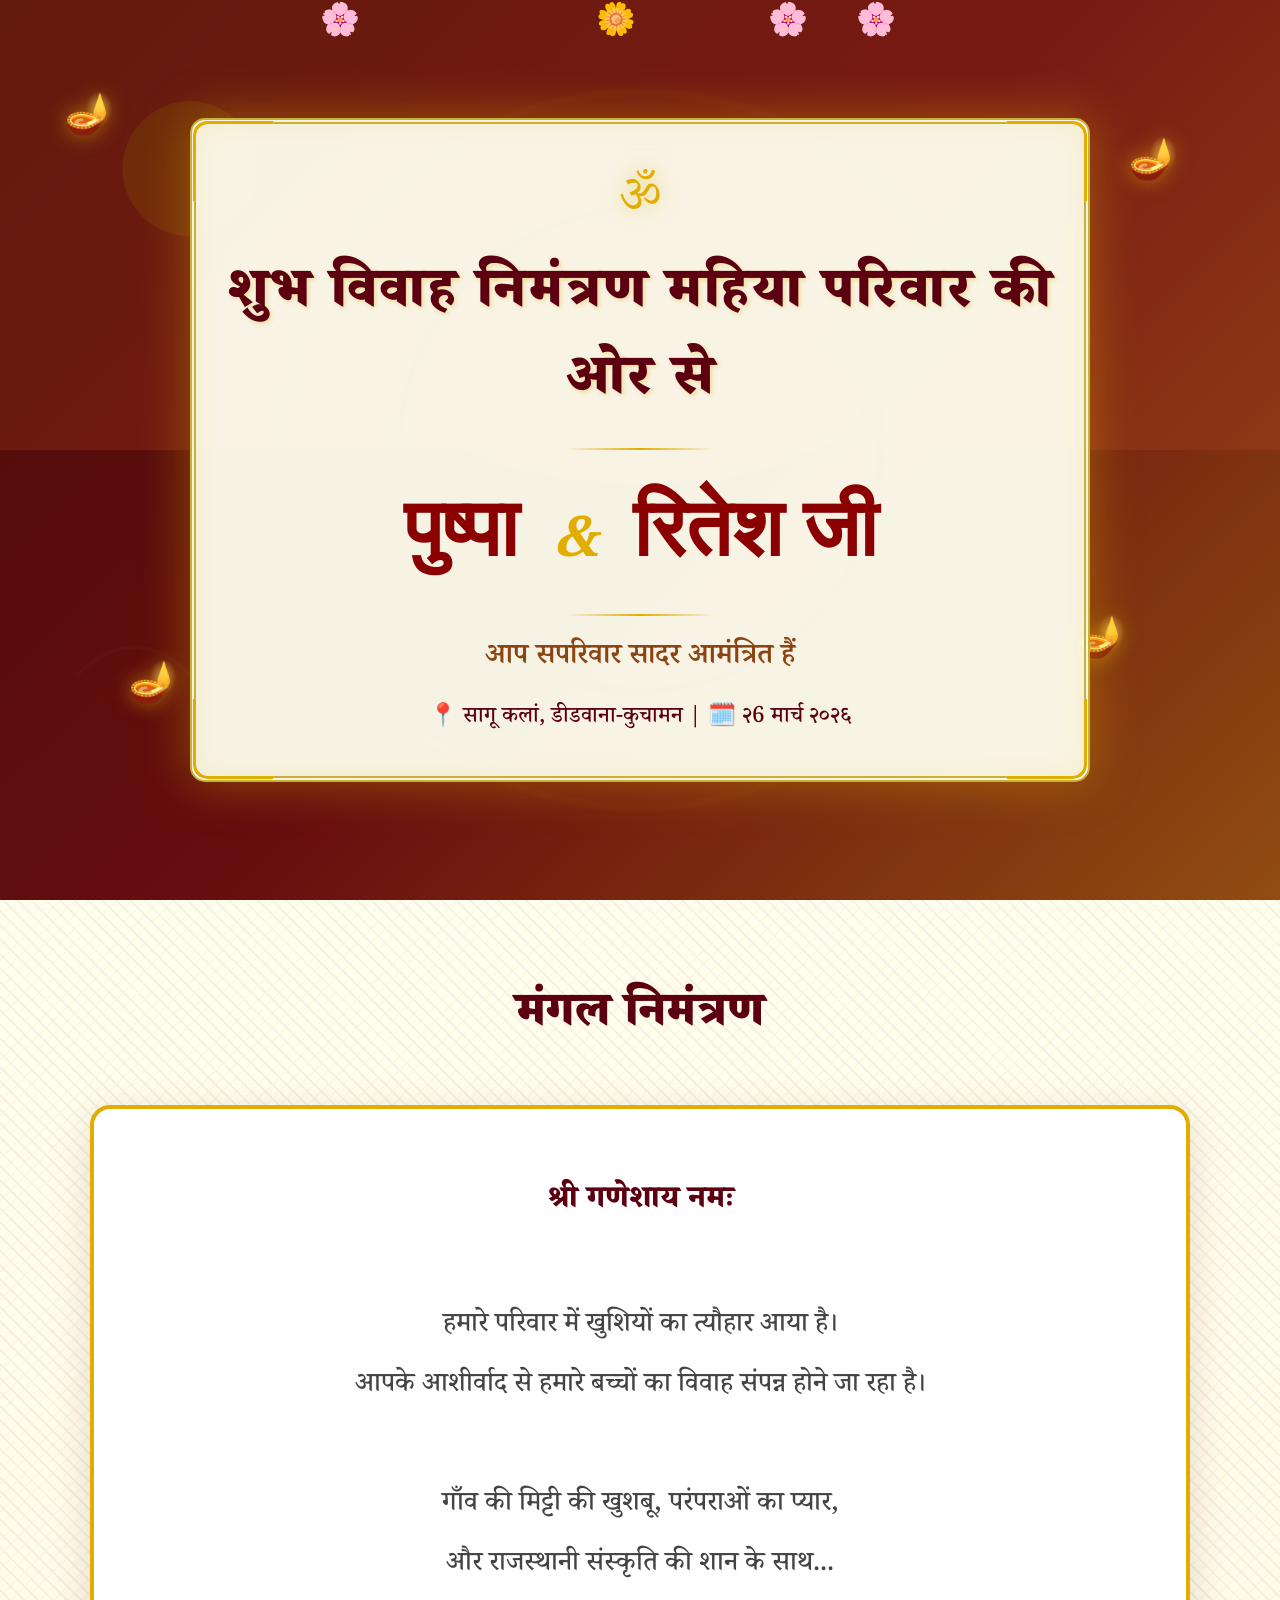
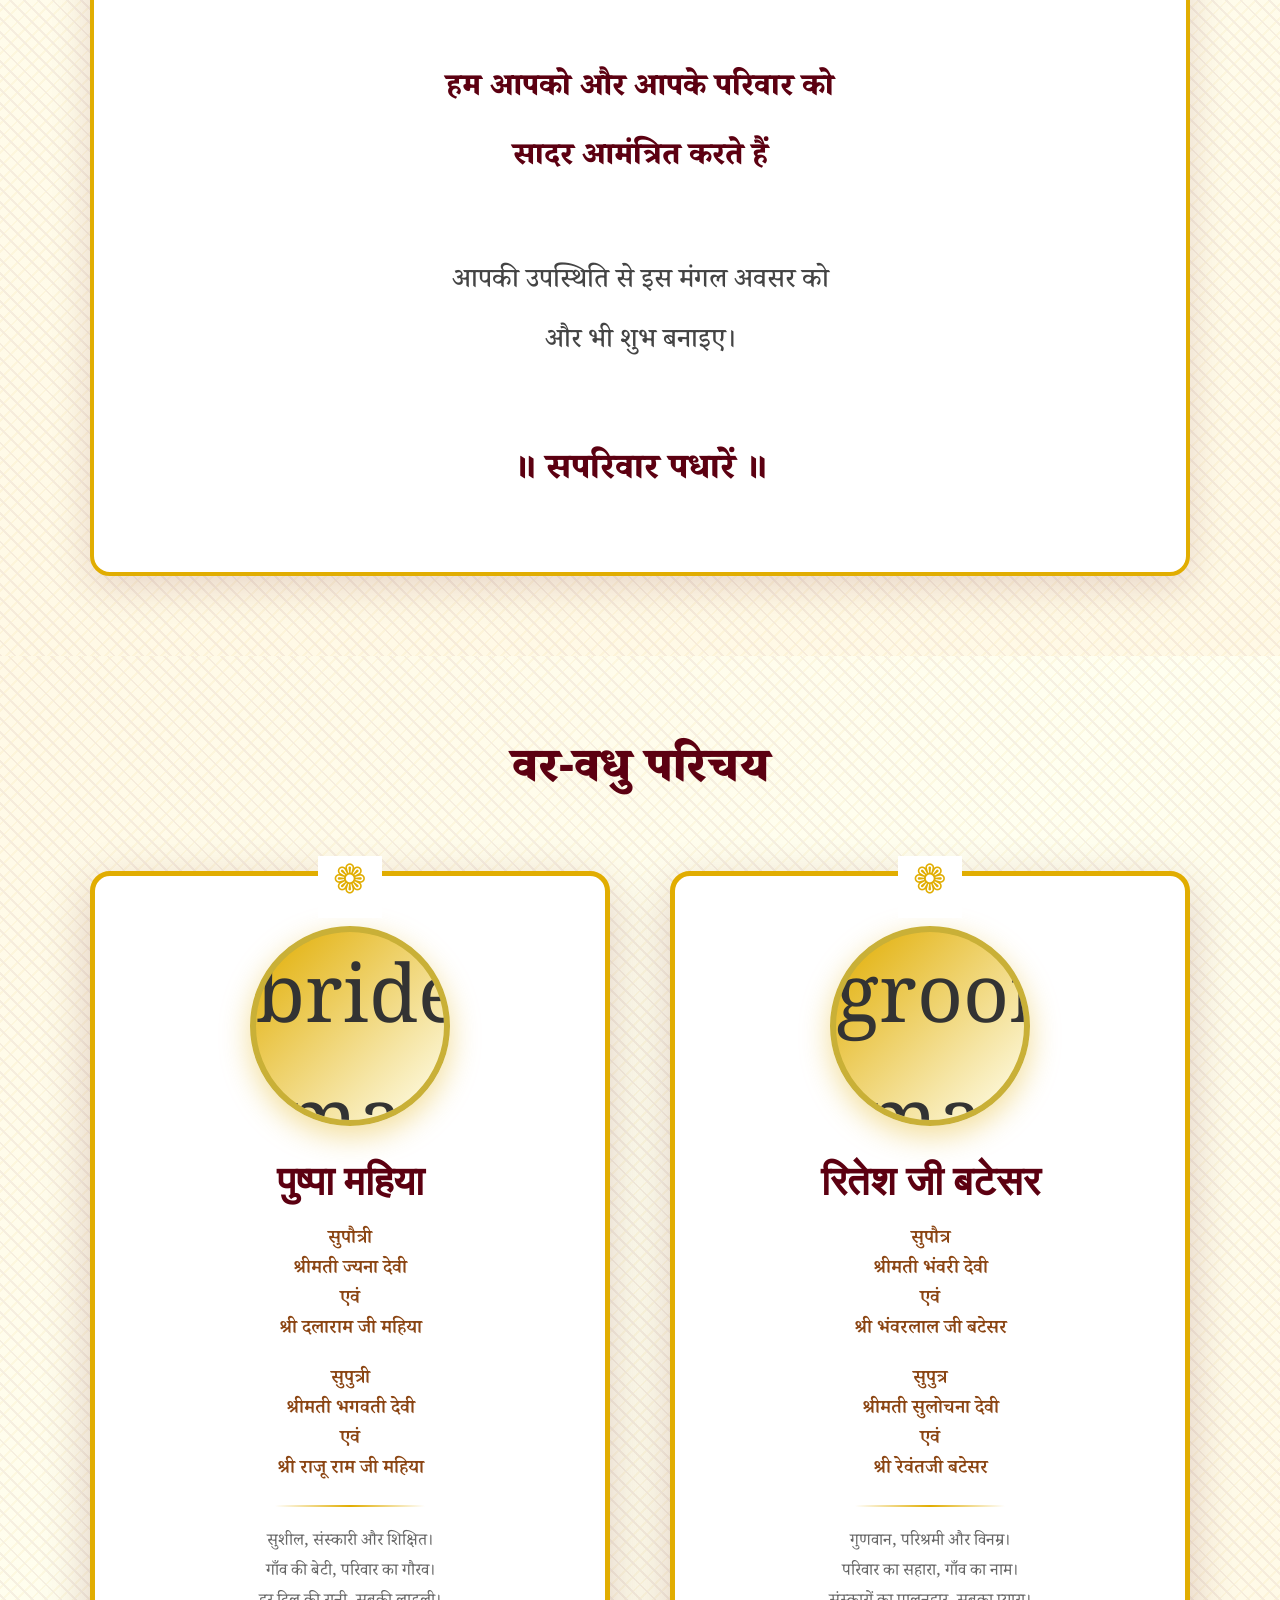
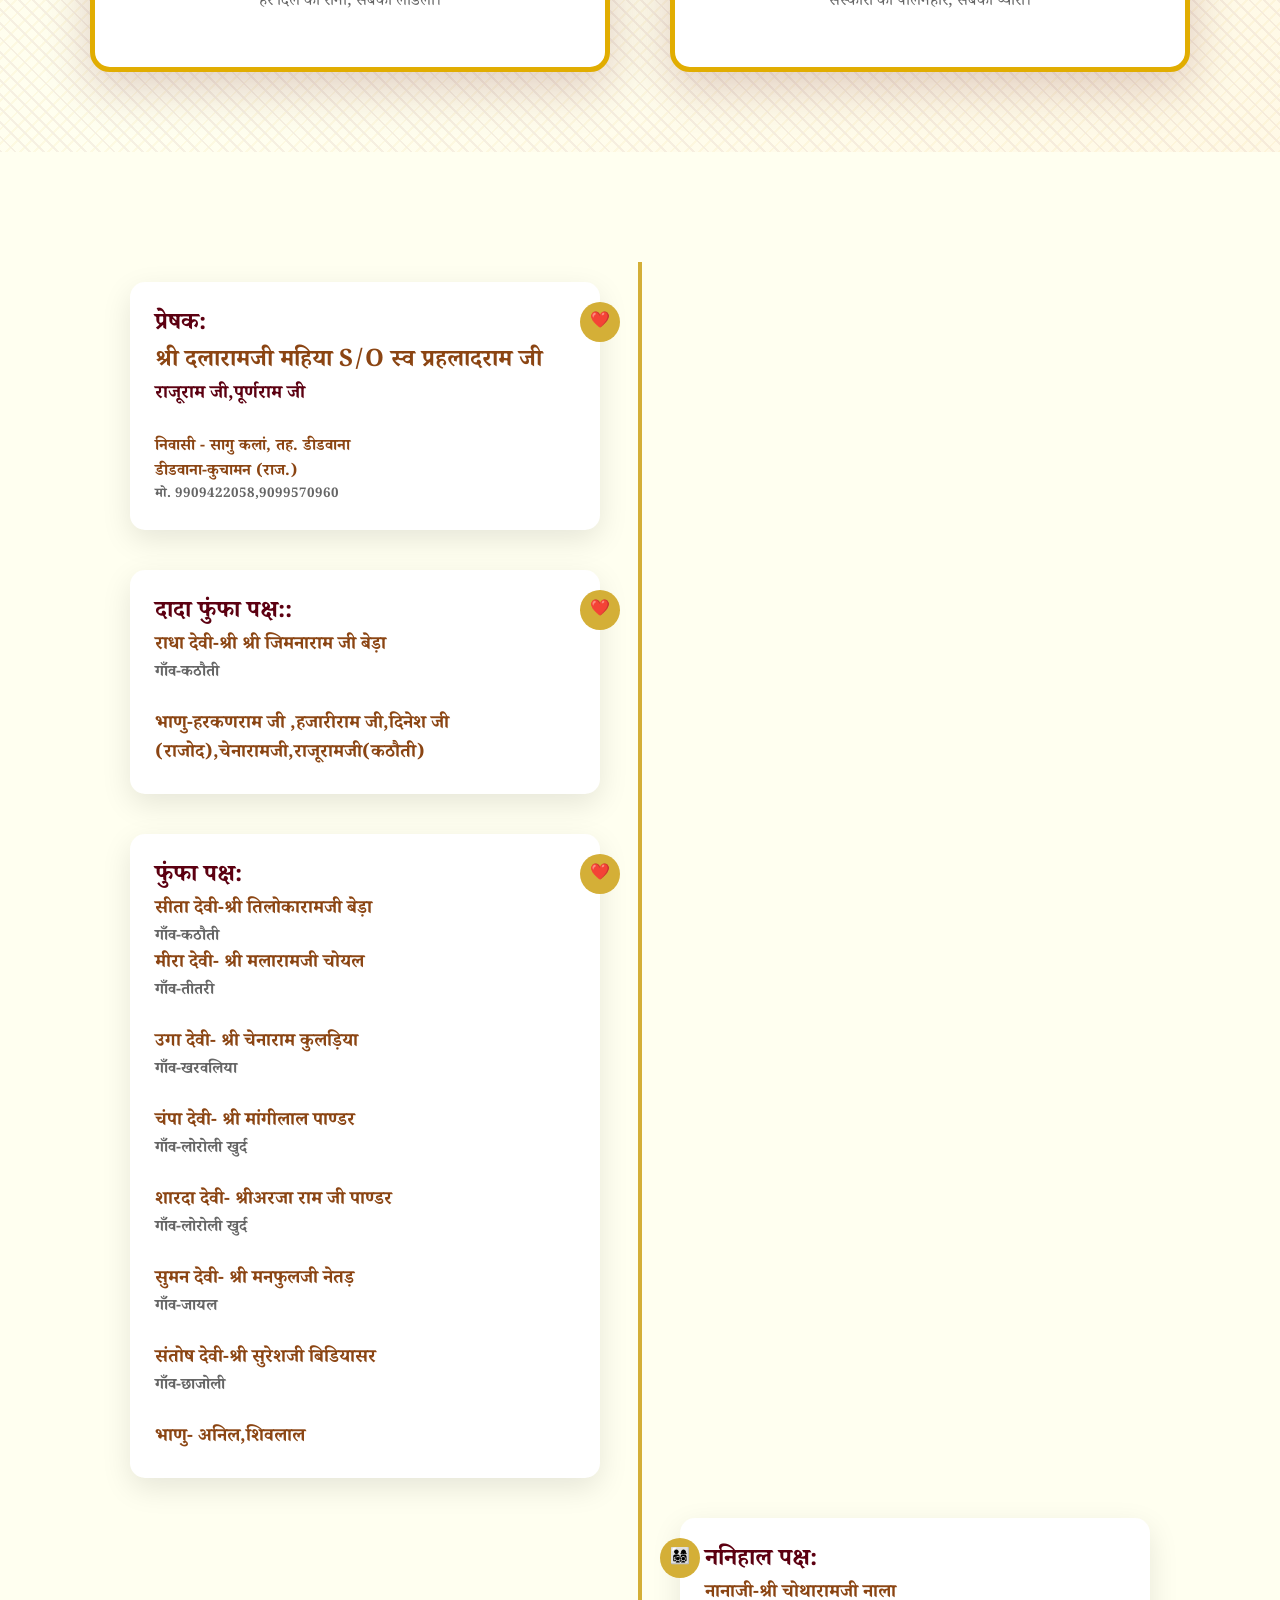
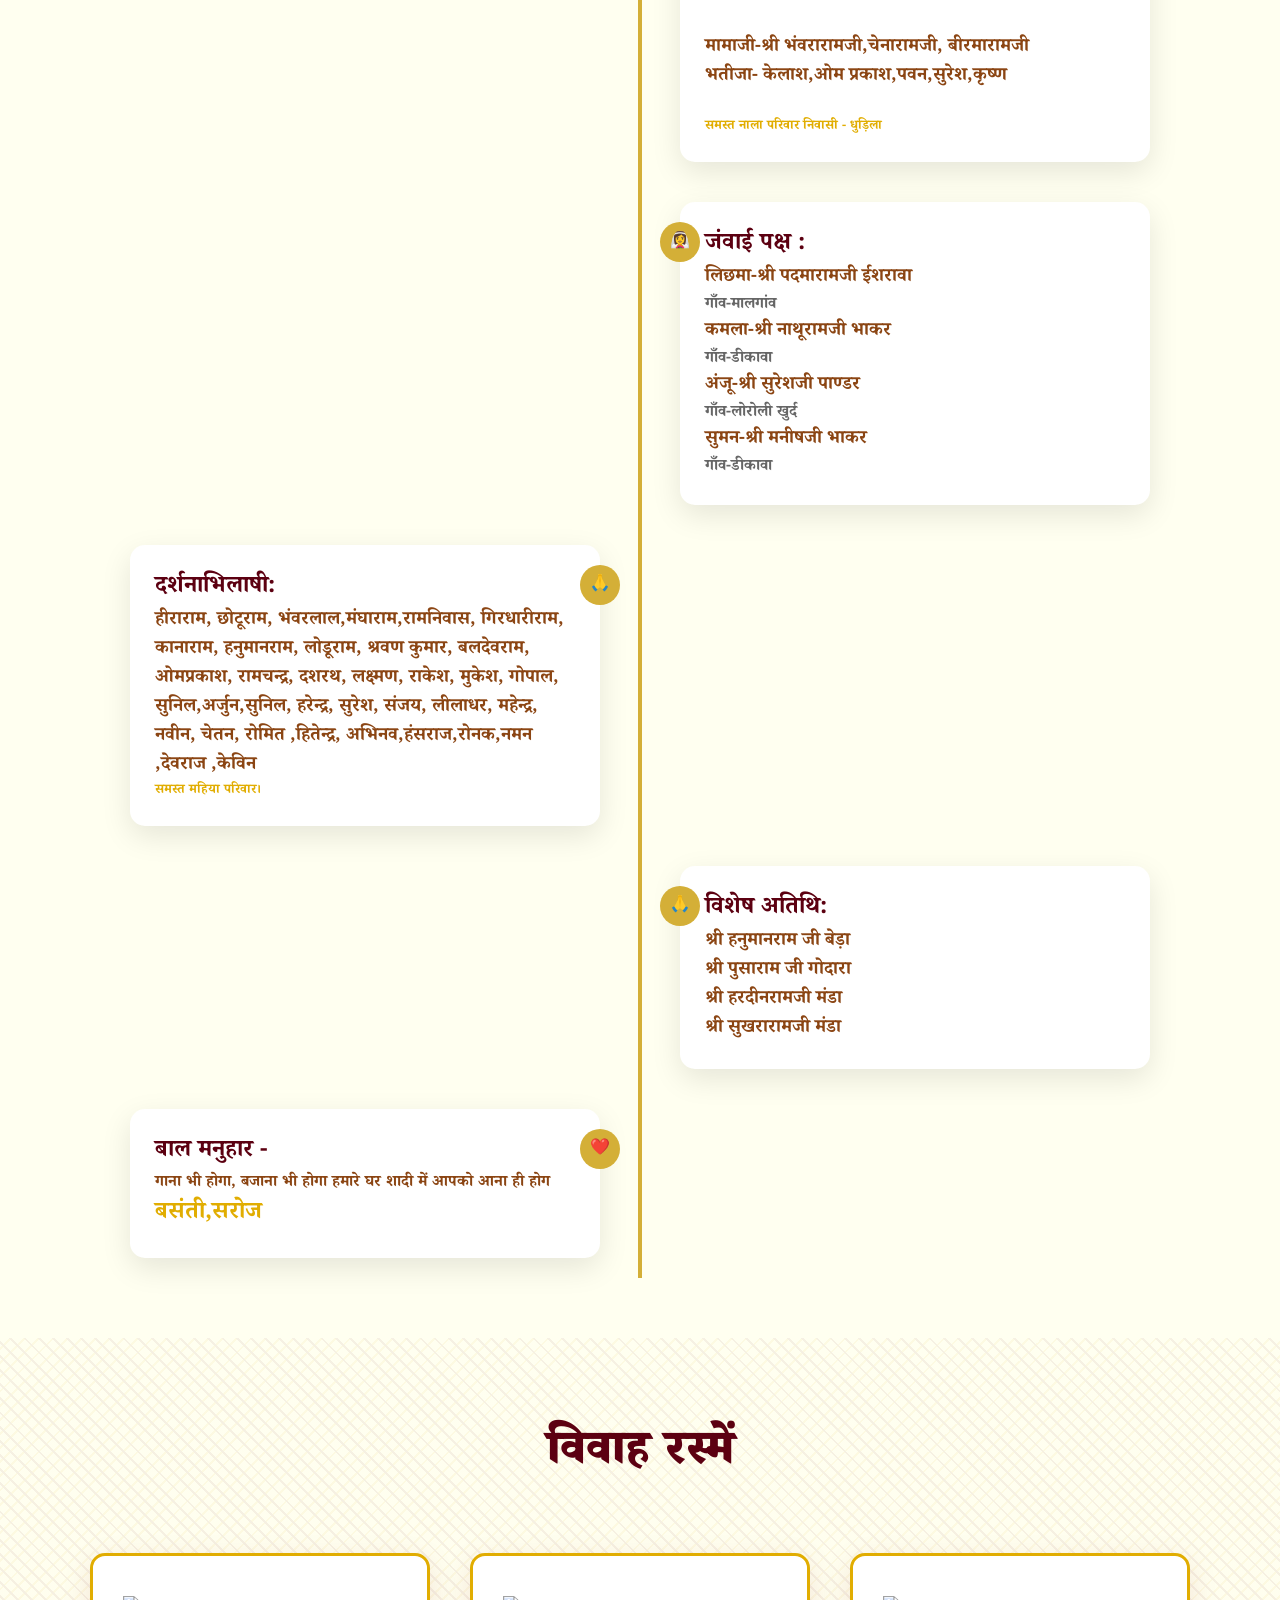
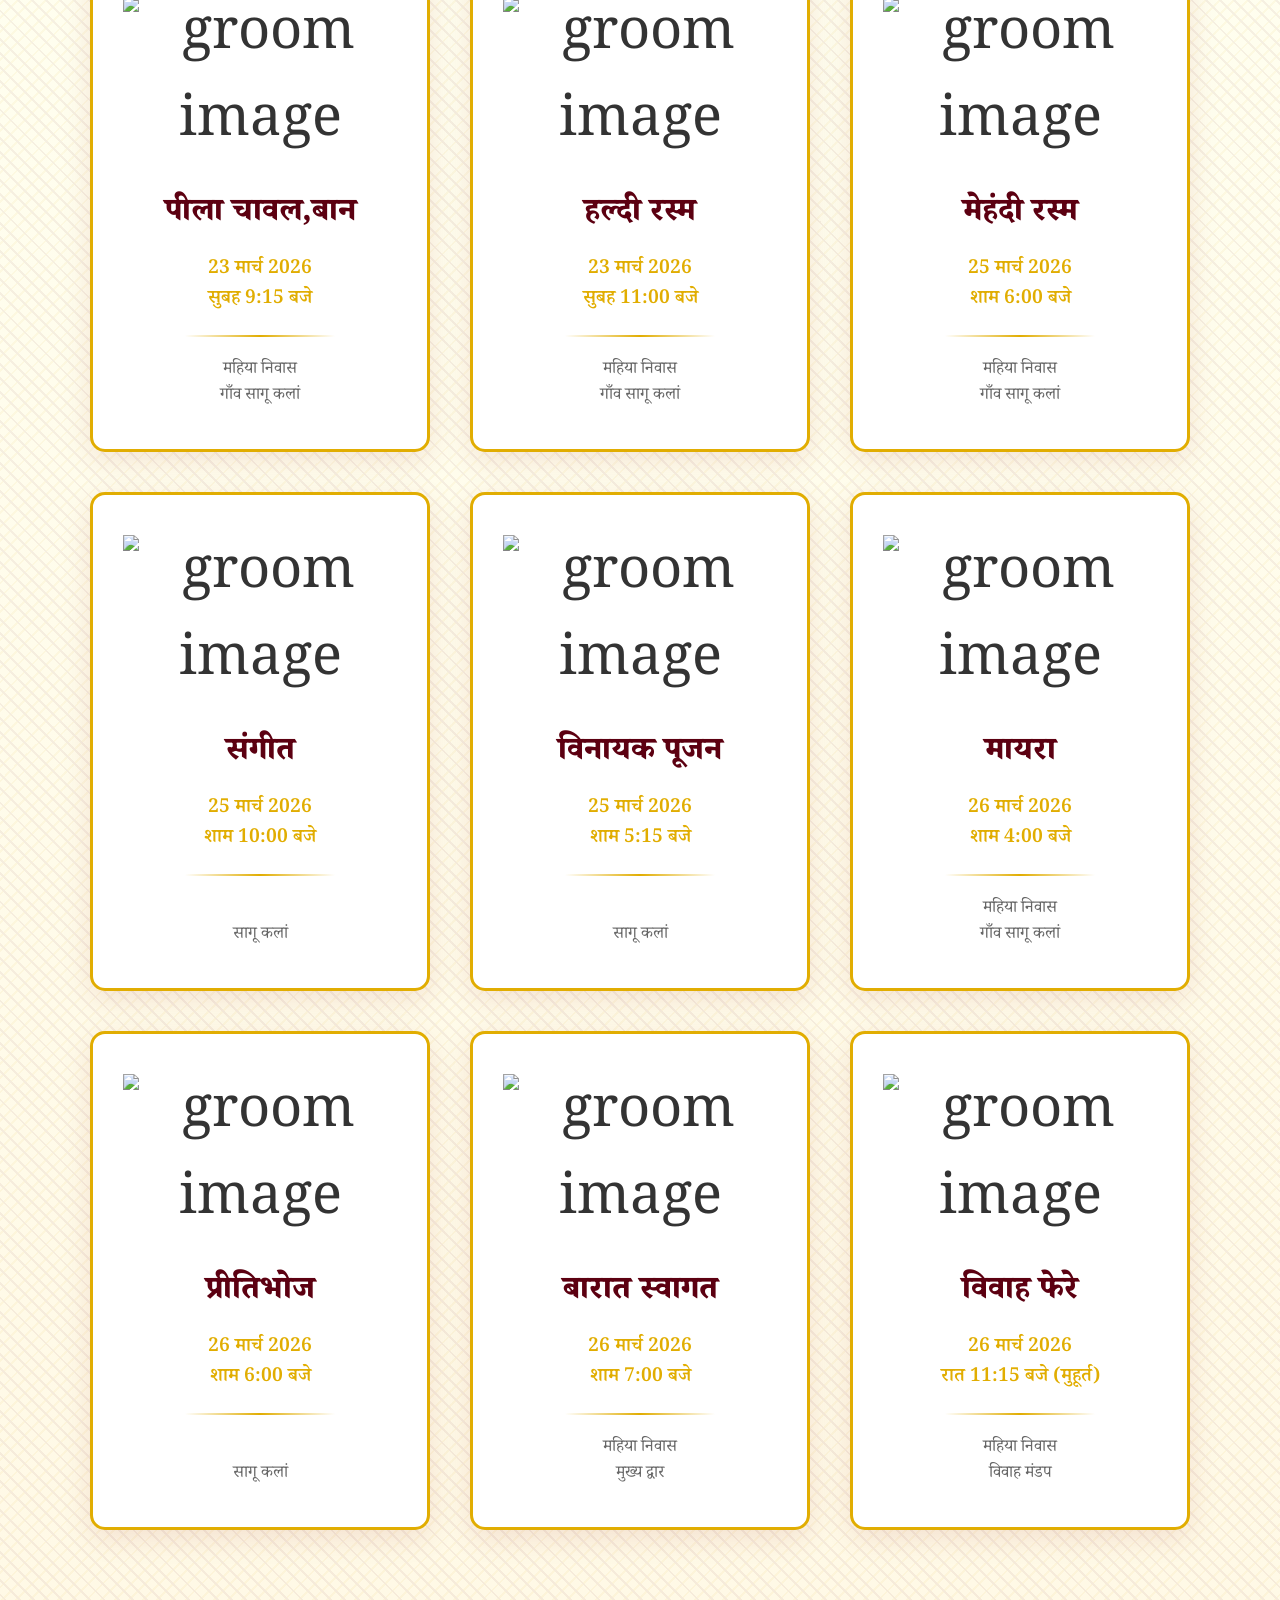
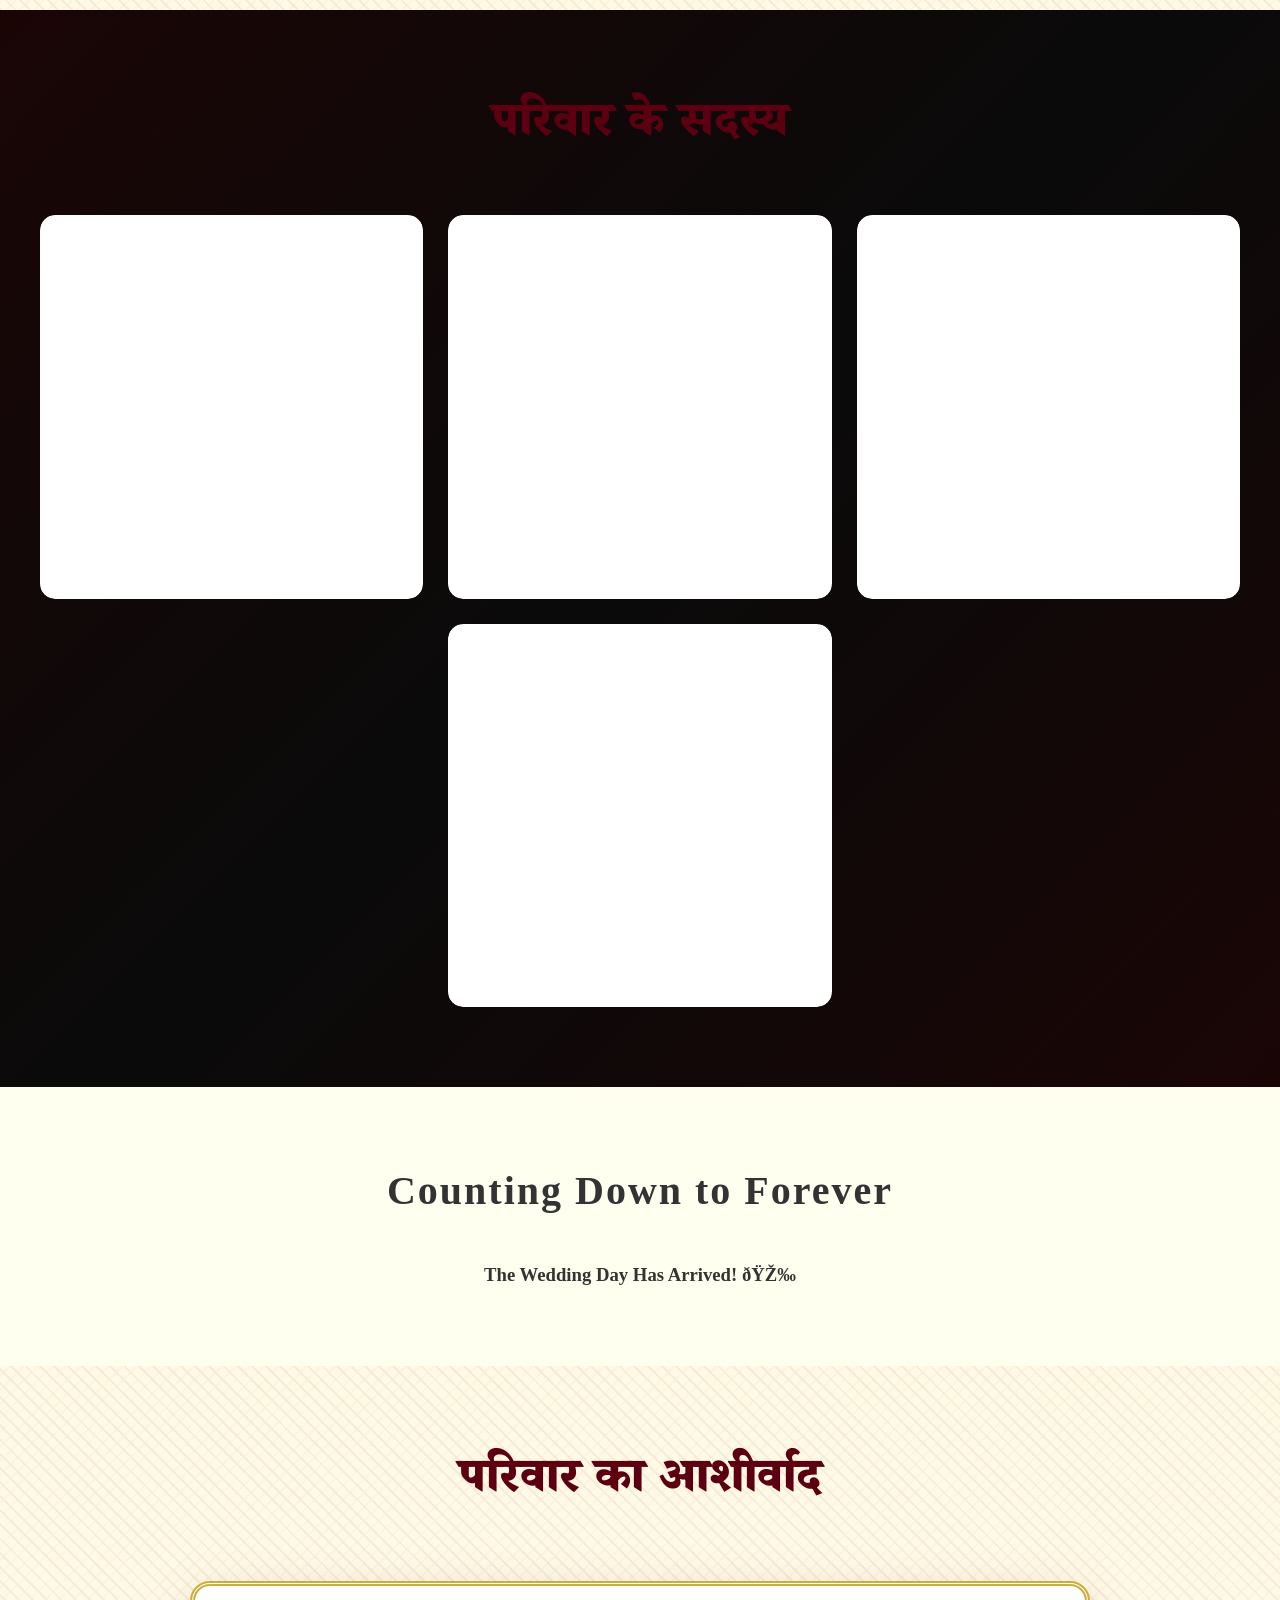
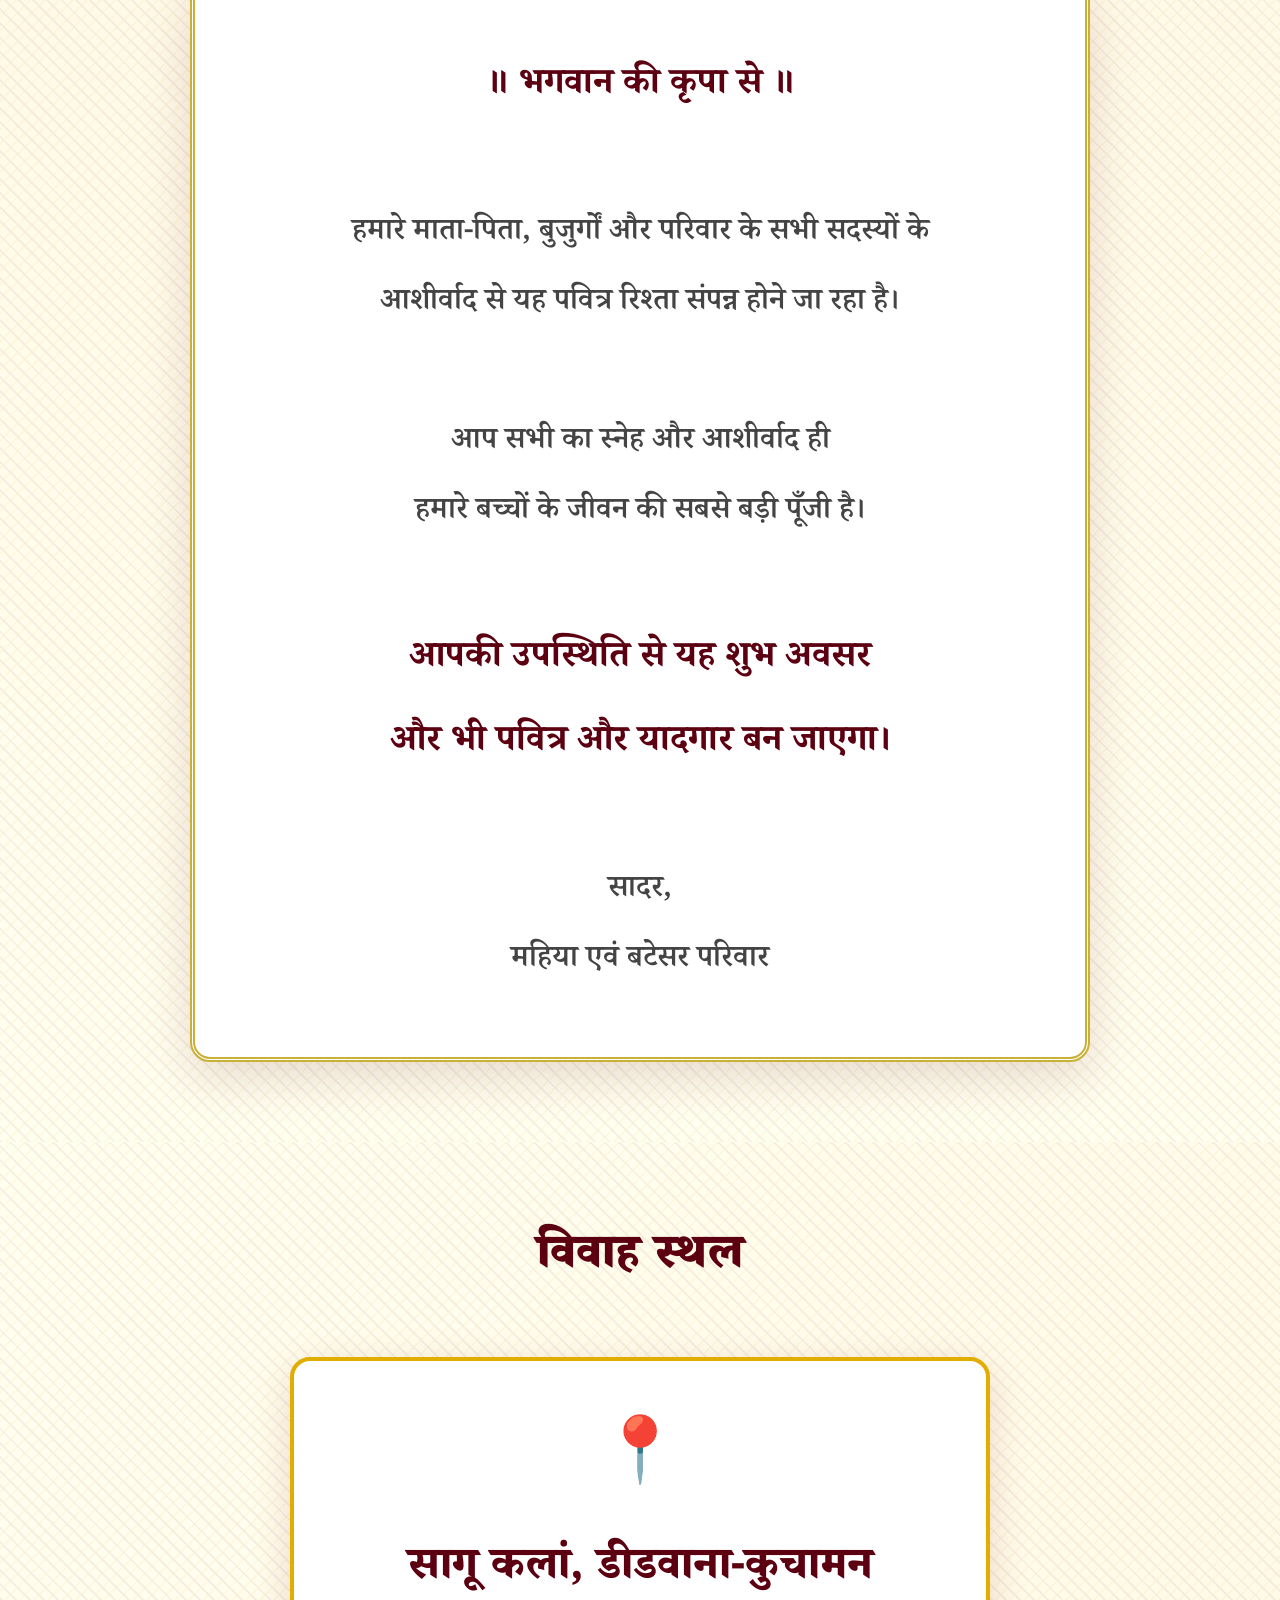
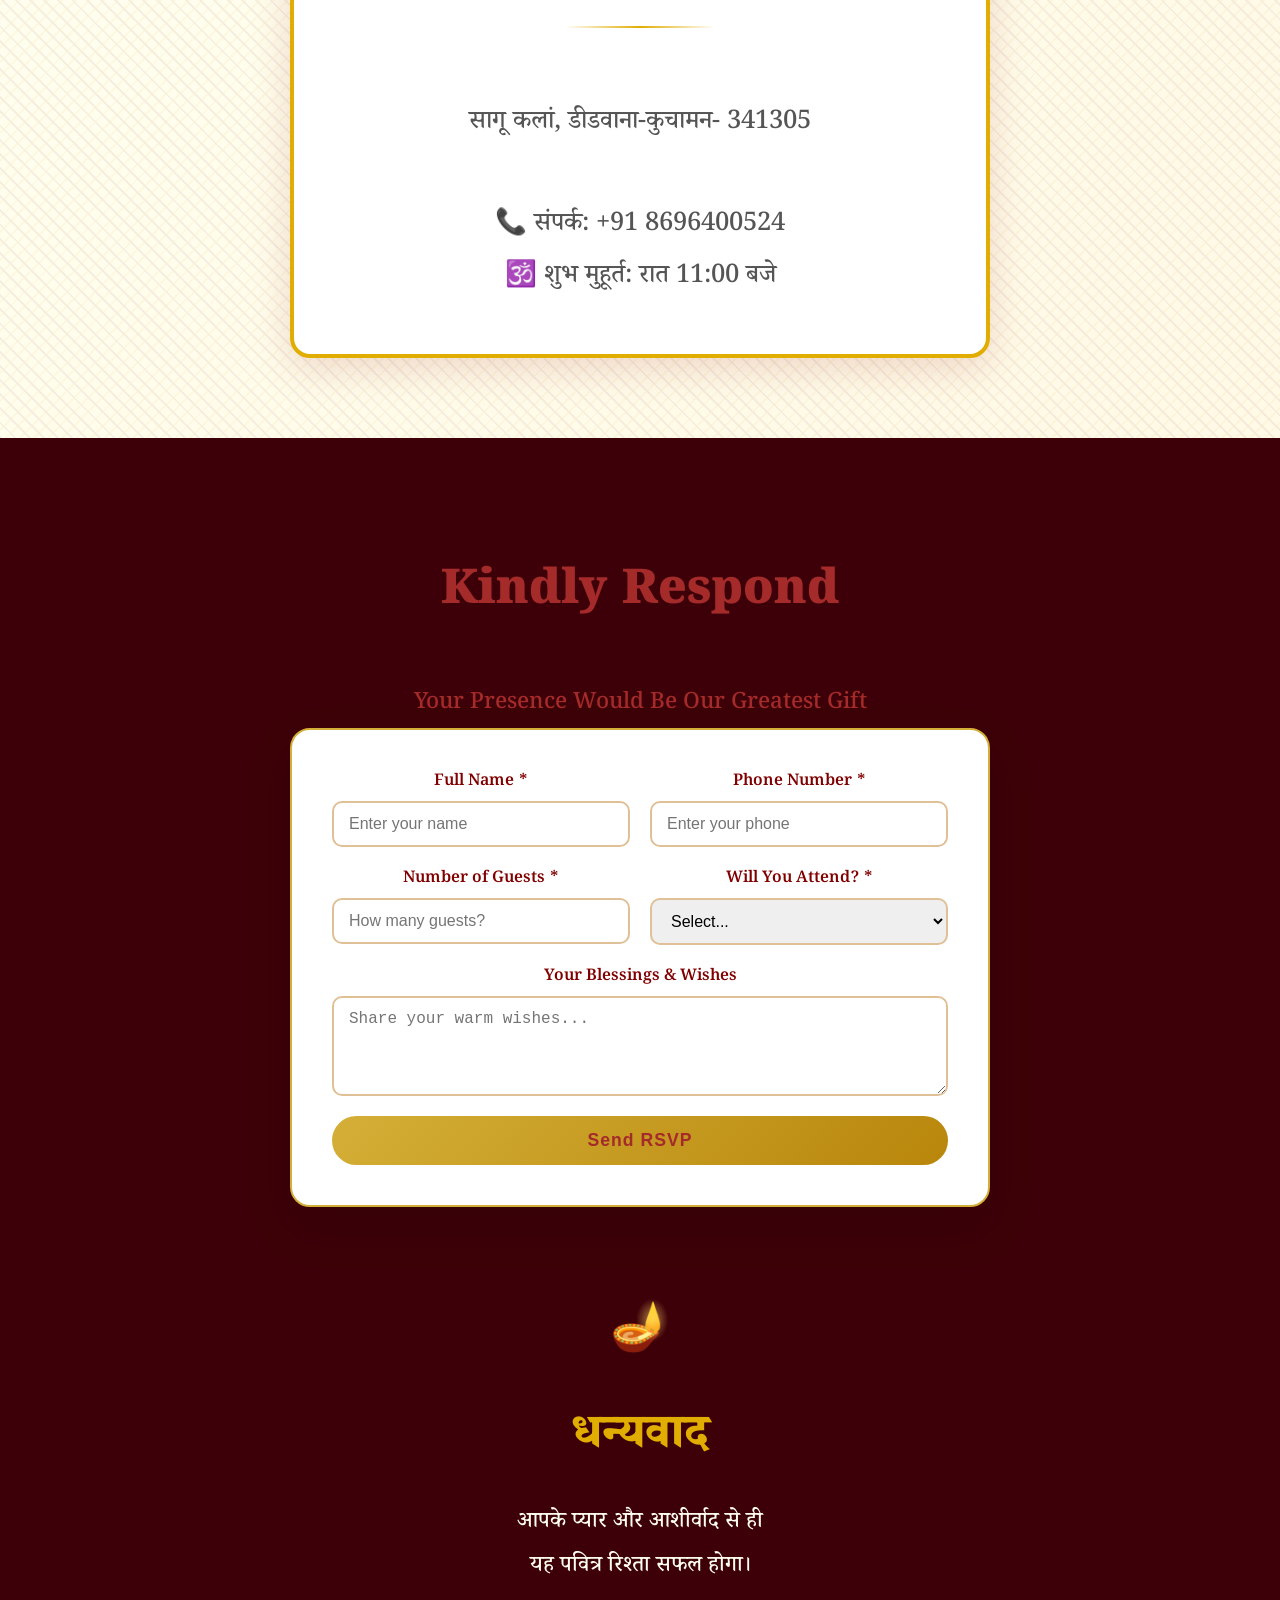
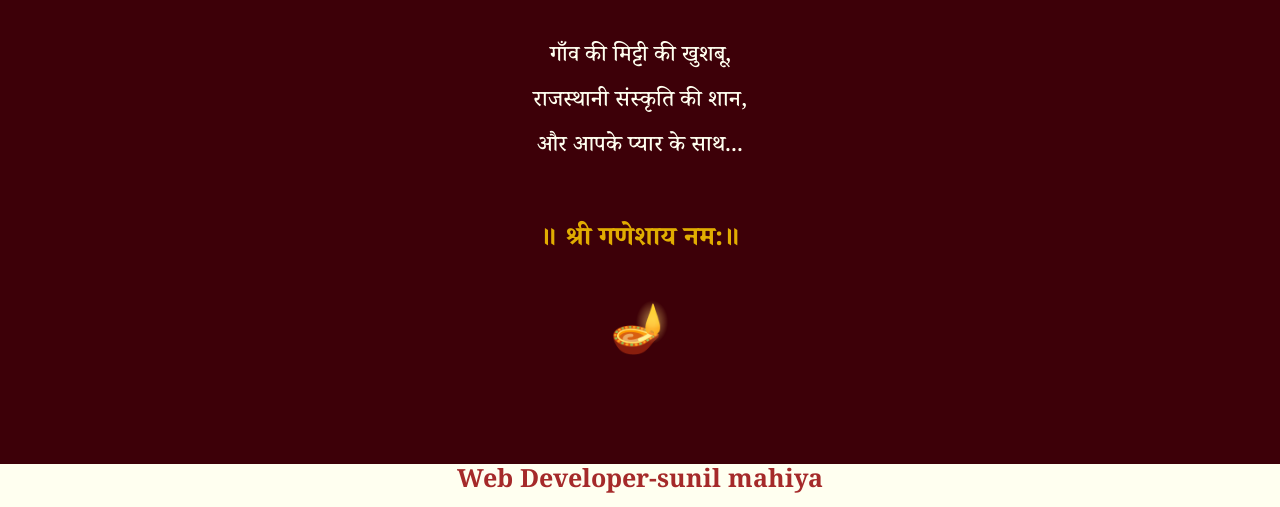
==== my_website/index.html @ ea99b182 "Add files via upload" ====
<!DOCTYPE html>
<html lang="hi">

<head>
    <meta charset="UTF-8">
    <meta name="viewport" content="width=device-width, initial-scale=1.0">
    <title>शुभ विवाह निमंत्रण - राजस्थानी गाँव की शादी</title>
    <link rel="icon" href="/image/logo.jpg">
    <link rel="stylesheet" href="style.css">
</head>

<body>


    <!-- Hero Section -->
    <section class="hero">
        <div class="hero-background"></div>
        <div class="mandala-overlay"></div>

        <div class="diya-container">
            <div class="diya">🪔</div>
            <div class="diya">🪔</div>
            <div class="diya">🪔</div>
            <div class="diya">🪔</div>
            <div class="marigold">🌸</div>
            <div class="marigold">🌸</div>
            <div class="marigold">🌸</div>
        </div>

        <div class="hero-content">
            <div class="corner-design top-left"></div>
            <div class="corner-design top-right"></div>
            <div class="corner-design bottom-left"></div>
            <div class="corner-design bottom-right"></div>

            <div class="om-symbol">ॐ</div>
            <h1 class="hero-title">शुभ विवाह निमंत्रण महिया परिवार की ओर से</h1>

            <div class="divider"></div>

            <div class="hero-names">
                पुष्पा <span class="ampersand">&</span> रितेश जी
            </div>

            <div class="divider"></div>

            <p class="hero-subtitle">आप सपरिवार सादर आमंत्रित हैं</p>
            <p class="hero-village">📍 सागू कलां, डीडवाना-कुचामन | 🗓️ २6 मार्च २०२६</p>
        </div>
    </section>

    <!-- Invitation Message -->
    <section class="invitation">
        <div class="section-bg-pattern"></div>
        <div class="section-content">
            <h2 class="section-title reveal-element">मंगल निमंत्रण</h2>

            <div class="invitation-card reveal-element">
                <p class="invitation-text">
                    <strong>श्री गणेशाय नमः</strong><br><br>

                    हमारे परिवार में खुशियों का त्यौहार आया है।<br>
                    आपके आशीर्वाद से हमारे बच्चों का विवाह संपन्न होने जा रहा है।<br><br>

                    गाँव की मिट्टी की खुशबू, परंपराओं का प्यार,<br>
                    और राजस्थानी संस्कृति की शान के साथ...<br><br>

                    <strong>हम आपको और आपके परिवार को<br>
                        सादर आमंत्रित करते हैं</strong><br><br>

                    आपकी उपस्थिति से इस मंगल अवसर को<br>
                    और भी शुभ बनाइए।<br><br>

                    <strong style="font-size: 1.3em;">॥ सपरिवार पधारें ॥</strong>
                </p>
            </div>
        </div>
    </section>

    <!-- Bride & Groom Section -->
    <section class="couple">
        <div class="section-bg-pattern"></div>
        <div class="section-content">
            <h2 class="section-title reveal-element">वर-वधु परिचय</h2>

            <div class="couple-grid">
                <div class="profile-card reveal-element">

                    <div class="profile-photo"><img id="image1" src="/image/jiji.jpeg" alt="bride image"></div>


                    <h3>पुष्पा महिया</h3>
                    <p class="parents">
                        सुपौत्री<br>
                        श्रीमती ज्यना देवी <br>
                        एवं<br>
                        श्री दलाराम जी महिया
                    </p>
                    <p class="parents">
                        सुपुत्री<br>
                        श्रीमती भगवती देवी<br>
                        एवं<br>
                        श्री राजू राम जी महिया
                    </p>
                    <div class="divider"></div>
                    <p class="description">
                        सुशील, संस्कारी और शिक्षित।<br>
                        गाँव की बेटी, परिवार का गौरव।<br>
                        हर दिल की रानी, सबकी लाडली।
                    </p>
                </div>

                <div class="profile-card reveal-element">
                    <div class="profile-photo"><img id="image2" src="/image/jiju.jpeg " alt="groom image"></div>
                    <h3>रितेश जी बटेसर</h3>
                    <p class="parents">
                        सुपौत्र<br>
                        श्रीमती भंवरी देवी <br>
                        एवं<br>
                        श्री भंवरलाल जी बटेसर
                    </p>
                    <p class="parents">
                        सुपुत्र<br>
                        श्रीमती सुलोचना देवी <br>
                        एवं<br>
                        श्री रेवंतजी बटेसर
                    </p>
                    <div class="divider"></div>
                    <p class="description">
                        गुणवान, परिश्रमी और विनम्र।<br>
                        परिवार का सहारा, गाँव का नाम।<br>
                        संस्कारों का पालनहार, सबका प्यारा।
                    </p>
                </div>
            </div>

        </div>
    </section>
    <section id="story" class="love-story">
        <div class="container">
            <div class="section-header">
                <div class="decorative-line"></div>
                <h2 class="section-title "></h2>
                <div class="decorative-line"></div>
            </div>
            <div class="timeline">
                <div class="timeline-item left animate-on-scroll">
                    <div class="timeline-content">
                        <div class="timeline-icon">
                            ❤️
                        </div>
                        <h1 style="color: #5C0011;">प्रेषक:</h1>
                        <span class="timeline-date">
                            <h2 style="color: #8B4513;">

                               श्री दलारामजी महिया  S/O स्व प्रहलादराम जी
                            </h2>
                            <h3 style="color: #5C0011;">राजूराम जी,पूर्णराम जी</h3>
                            <br>
                            <h4 style="color: #8B4513;">निवासी - सागु कलां, तह. डीडवाना<br>डीडवाना-कुचामन (राज.)</h4>
                             <h5 style="color: #666666;">मो. 9909422058,9099570960</h5>

                        </span>

                    </div>
                </div>
            <div class="timeline">
                <div class="timeline-item left animate-on-scroll">
                    <div class="timeline-content">
                        <div class="timeline-icon">
                            ❤️
                        </div>
                        <h1 style="color: #5C0011;">दादा फुंफा पक्ष::</h1>
                        <span class="timeline-date">
                            <h3 style="color: #8B4513;">

                                राधा देवी-श्री श्री जिमनाराम जी बेड़ा
                            </h3>
                            <h4 style="color: #666666;">गाँव-कठौती</h4>
                            <br>

                            <h3 style="color: #8B4513;">
                               भाणु-हरकणराम जी ,हजारीराम जी,दिनेश जी (राजोद),चेनारामजी,राजूरामजी(कठौती)
                            </h3>



                        </span>

                    </div>
                </div>


             <div class="timeline">
                <div class="timeline-item left animate-on-scroll">
                    <div class="timeline-content">
                        <div class="timeline-icon">
                            ❤️
                        </div>
                        <h1 style="color: #5C0011;">फुंफा पक्ष:</h1>
                        <span class="timeline-date">
                            <h3 style="color: #8B4513;">

                                सीता देवी-श्री तिलोकारामजी बेड़ा
                            </h3>
                            <h4 style="color: #666666;">गाँव-कठौती</h4>
                            <h3 style="color: #8B4513;">

                               मीरा देवी- श्री मलारामजी चोयल 
                            </h3>
                            <h4 style="color: #666666;">गाँव-तीतरी</h4>
                            <br>
                            <h3 style="color: #8B4513;">

                               उगा देवी- श्री चेनाराम  कुलड़िया 
                            </h3>
                            <h4 style="color: #666666;">गाँव-खरवलिया</h4>
                            <br>
                            <h3 style="color: #8B4513;">

                               चंपा देवी- श्री मांगीलाल पाण्डर
                            </h3>
                            <h4 style="color: #666666;">गाँव-लोरोली खुर्द</h4>
                            <br>
                             <h3 style="color: #8B4513;">

                               शारदा देवी- श्रीअरजा राम जी पाण्डर

                            </h3>
                            <h4 style="color: #666666;">गाँव-लोरोली खुर्द</h4>
                            <br>
                             <h3 style="color: #8B4513;">

                               सुमन देवी- श्री मनफुलजी नेतड़  
                            </h3>
                            <h4 style="color: #666666;">गाँव-जायल</h4>
                            <br>
                            <h3 style="color: #8B4513;">

                               संतोष देवी-श्री सुरेशजी बिडियासर
                            </h3>
                            <h4 style="color: #666666;">गाँव-छाजोली</h4>
                            <br>

                            <h3 style="color: #8B4513;">
                                भाणु- अनिल,शिवलाल
                            </h3>



                        </span>

                    </div>
                </div>
            
                <div class="timeline-item right animate-on-scroll">
                    <div class="timeline-content">
                        <div class="timeline-icon">
                            👨‍👩‍👧‍👦
                        </div>
                        <h1 style="color: #5C0011;">ननिहाल पक्ष:</h3>
                            <span class="timeline-date">
                                <h3 style="color: #8B4513;">
                                    नानाजी-श्री चोथारामजी नाला
                                </h3>
                                <br>
                                <h3 style="color: #8B4513;">
                                    मामाजी-श्री भंवरारामजी,चेनारामजी, बीरमारामजी
                                </h3>
                                <h3 style="color: #8B4513;">

                                    भतीजा- केलाश,ओम प्रकाश,पवन,सुरेश,कृष्ण
                                </h3>
                                <br>
                                <h5 style="color: #E1AD01;">
                                    समस्त नाला परिवार निवासी - धुड़िला
                                </h5>

                            </span>

                    </div>
                </div>
                <div class="timeline-item right animate-on-scroll">
                    <div class="timeline-content">
                        <div class="timeline-icon">
                            👰‍♀️
                        </div>
                        <h1 style="color: #5C0011;">जंवाई पक्ष :</h3>
                            <span class="timeline-date">
                                <h3 style="color: #8B4513;">
                                    लिछमा-श्री पदमारामजी ईशरावा <h4 style="color: #666666;">गाँव-मालगांव </h4>
                                </h3>

                                <h3 style="color: #8B4513;">
                                    कमला-श्री नाथूरामजी भाकर <h4 style="color: #666666;">गाँव-डीकावा </h4>
                                </h3>
                                <h3 style="color: #8B4513;">
                                    अंजू-श्री सुरेशजी पाण्डर <h4 style="color: #666666;">गाँव-लोरोली खुर्द </h4>
                                </h3>

                                <h3 style="color: #8B4513;">
                                    सुमन-श्री मनीषजी भाकर <h4 style="color: #666666;">गाँव-डीकावा </h4>
                                </h3>

                            </span>

                    </div>
                </div>
                


                <div class="timeline-item left animate-on-scroll">
                    <div class="timeline-content">
                        <div class="timeline-icon">
                            🙏 <!-- <i class="fas fa-ring"></i> -->
                        </div>
                        <h1 style="color: #5C0011;">दर्शनाभिलाषी:</h1>
                        <span class="timeline-date">
                            <h3 style="color:  #8B4513;">
                                हीराराम, छोटूराम, भंवरलाल,मंघाराम,रामनिवास,
                                गिरधारीराम, कानाराम, हनुमानराम, लोडूराम,
                                श्रवण कुमार, बलदेवराम, ओमप्रकाश, रामचन्द्र, दशरथ, लक्ष्मण, राकेश, मुकेश,
                                गोपाल, सुनिल,अर्जुन,सुनिल, हरेन्द्र,  सुरेश, संजय, लीलाधर, महेन्द्र, नवीन, चेतन,
                                 रोमित ,हितेन्द्र, अभिनव,हंसराज,रोनक,नमन ,देवराज ,केविन
                            </h3>
                            <h5 style="color: #E1AD01;">समस्त महिया परिवार।</h5>
                        </span>

                    </div>
                </div>
                <div class="timeline-item right animate-on-scroll">
                    <div class="timeline-content">
                        <div class="timeline-icon">
                            🙏
                        </div>
                        <h1 style="color: #5C0011;">विशेष अतिथि:</h3>
                            <span class="timeline-date">
                                <h3 style="color: #8B4513;">
                                    श्री हनुमानराम जी बेड़ा
                                </h3>

                                <h3 style="color: #8B4513;">
                                    श्री पुसाराम जी गोदारा
                                </h3>
                                <h3 style="color: #8B4513;">
                                   श्री हरदीनरामजी मंडा
                                </h3>

                                <h3 style="color: #8B4513;">
                                   श्री सुखरारामजी मंडा
                                </h3>

                            </span>

                    </div>
                </div>
                 <div class="timeline-item left animate-on-scroll">
                    <div class="timeline-content">
                        <div class="timeline-icon">
                            ❤️ <!-- <i class="fas fa-ring"></i> -->
                        </div>
                        <h1 style="color: #5C0011;">बाल मनुहार -</h1>
                        <span class="timeline-date">
                            <h4 style="color:  #8B4513;">
                               गाना भी होगा, बजाना भी होगा हमारे घर शादी में आपको आना ही होग  
                            </h3>
                            <h2 style="color: #E1AD01;">बसंती,सरोज</h5>
                        </span>

                    </div>
                </div>



            </div>
        </div>
    </section>
   
    <!-- Wedding Functions -->
    <section class="functions">
        <div class="section-bg-pattern"></div>
        <div class="section-content">
            <h2 class="section-title reveal-element">विवाह रस्में</h2>

            <div class="functions-grid">
                <div class="function-card reveal-element">
                    <div class="function-icon"><img id="image2" src="/image/pelachawal.png " alt="groom image"></div>
                    <h3>पीला चावल,बान</h3>
                    <p class="date-time">23 मार्च 2026<br>सुबह 9:15 बजे</p>
                    <div class="divider"></div>
                    <p class="venue">महिया निवास<br>गाँव सागू कलां</p>
                </div>
                <div class="function-card reveal-element">
                    <div class="function-icon"><img id="image2" src="/image/haldi.png " alt="groom image"></div>
                    <h3>हल्दी रस्म</h3>
                    <p class="date-time">23 मार्च 2026<br>सुबह 11:00 बजे</p>
                    <div class="divider"></div>
                    <p class="venue">महिया निवास<br>गाँव सागू कलां</p>
                </div>
                <div class="function-card reveal-element">
                    <div class="function-icon"><img id="image2" src="/image/mhadi.png" alt="groom image"></div>
                    <h3>मेहंदी रस्म</h3>
                    <p class="date-time">25 मार्च 2026<br>शाम 6:00 बजे</p>
                    <div class="divider"></div>
                    <p class="venue">महिया निवास<br>गाँव सागू कलां</p>
                </div>
                <div class="function-card reveal-element">
                    <div class="function-icon"><img id="image2" src="/image/sagehit.png" alt="groom image"></div>
                    <h3>संगीत</h3>
                    <p class="date-time">25 मार्च 2026<br>शाम 10:00 बजे</p>
                    <div class="divider"></div>
                    <p class="venue"><br>सागू कलां</p>
                </div>
                <div class="function-card reveal-element">
                    <div class="function-icon"><img id="image2" src="/image/pngtree.png" alt="groom image"></div>
                    <h3>विनायक पूजन</h3>
                    <p class="date-time">25 मार्च 2026<br>शाम 5:15 बजे</p>
                    <div class="divider"></div>
                    <p class="venue"><br>सागू कलां</p>
                </div>
                <div class="function-card reveal-element">

                    <div class="function-icon"><img id="image2" src="/image/myhra.png" alt="groom image"></div>

                    <h3>मायरा</h3>
                    <p class="date-time">26 मार्च 2026<br>शाम 4:00 बजे</p>
                    <div class="divider"></div>
                    <p class="venue">महिया निवास<br>गाँव सागू कलां</p>
                </div>
                <div class="function-card reveal-element">
                    <div class="function-icon"><img id="image2" src="/image/partibhoj.png" alt="groom image"></div>
                    <h3>प्रीतिभोज</h3>
                    <p class="date-time">26 मार्च 2026<br>शाम 6:00 बजे</p>
                    <div class="divider"></div>
                    <p class="venue"><br>सागू कलां</p>
                </div>

                <div class="function-card reveal-element">
                    <div class="function-icon"><img id="image2" src="/image/barati.png" alt="groom image"></div>
                    <h3>बारात स्वागत</h3>
                    <p class="date-time">26 मार्च 2026<br>शाम 7:00 बजे</p>
                    <div class="divider"></div>
                    <p class="venue">महिया निवास<br>मुख्य द्वार</p>
                </div>

                <div class="function-card reveal-element">
                    <div class="function-icon"><img id="image2" src="/image/pahra.png" alt="groom image"></div>
                    <h3>विवाह फेरे</h3>
                    <p class="date-time">26 मार्च 2026<br>रात 11:15 बजे (मुहूर्त)</p>
                    <div class="divider"></div>
                    <p class="venue">महिया निवास<br>विवाह मंडप</p>
                </div>

            </div>



        </div>

    </section>
     <!-- Photo Gallery -->
    <section id="gallery" class="photo-gallery">
        <div class="container">
            <div class="section-header">
                <div class="decorative-line"></div>
                <h2 class="section-title">परिवार के सदस्य</h2>
                <div class="decorative-line"></div>
            </div>

            <div class="gallery-grid">
                <div class="gallery-item animate-on-scroll">
                    <div class="gallery-image"
                        style="background-image: url('/image/dhadha.png');width: 100%;height:100% ;background-color: white; background-size: cover; ">
                        <div class="gallery-placeholder">
                            <i class="fas fa-camera"></i>
                            <!-- <p>Photo 1</p> -->
                        </div>
                    </div>
                </div>
                <div class="gallery-item animate-on-scroll">
                    <div class="gallery-image"
                        style="background-image: url('/image/papa.png'); background-color: white; background-size: cover;">
                        <div class="gallery-placeholder">
                            <i class="fas fa-camera"></i>
                            <!-- <p>Photo 2</p> -->
                        </div>
                    </div>
                </div>
                <div class="gallery-item animate-on-scroll">
                    <div class="gallery-image"
                        style="background-image: url('/image/chachu.png');width: 100%;height: 100%;background-color: white;  background-size: cover;">
                        <div class="gallery-placeholder">
                            <i class="fas fa-camera"></i>
                            <!-- <p>Photo 3</p> -->
                        </div>
                    </div>
                </div>
                <div class="gallery-item animate-on-scroll">
                    <div class="gallery-image"
                        style="background-image: url('/image/suresh.jpeg');background-size: cover; ">
                        <div class="gallery-placeholder">
                            <i class="fas fa-camera"></i>
                            <!-- <p>Photo 4</p> -->
                        </div>
                    </div>
                </div>
                <div class="gallery-item animate-on-scroll">
                    <div class="gallery-image"
                        style="background-image: url('/image/sanjay2.jpeg'); background-size: cover; background-color: white; ">
                        <div class="gallery-placeholder">
                            <i class="fas fa-camera"></i>
                            <!-- <p>Photo 5</p> -->
                        </div>
                    </div>
                </div>
                <!-- <div class="gallery-item animate-on-scroll">
                    <div class="gallery-image" style="background-image: url('');width: 100%;height: 100% ; ">
                        <div class="gallery-placeholder">
                            <i class="fas fa-camera"></i>
                            <p>Photo 6</p>
                        </div>
                    </div>
                </div> -->
            </div>
        </div>
    </section>

    <section class="countdown-section">
        <div class="container">
            <h2 class="countdown-title">Counting Down to Forever</h2>
            <div class="countdown" id="countdown">
                <div class="countdown-item">
                    <span class="countdown-value" id="days">00</span>
                    <span class="countdown-label">Days</span>
                </div>
                <div class="countdown-item">
                    <span class="countdown-value" id="hours">00</span>
                    <span class="countdown-label">Hours</span>
                </div>
                <div class="countdown-item">
                    <span class="countdown-value" id="minutes">00</span>
                    <span class="countdown-label">Minutes</span>
                </div>
                <div class="countdown-item">
                    <span class="countdown-value" id="seconds">00</span>
                    <span class="countdown-label">Seconds</span>
                </div>
            </div>
        </div>
    </section>

    <!-- Family Blessings -->
    <section class="blessings">
        <div class="section-bg-pattern"></div>
        <div class="section-content">
            <h2 class="section-title reveal-element">परिवार का आशीर्वाद</h2>

            <div class="blessing-card reveal-element">
                <p class="blessing-text">
                    <strong>॥ भगवान की कृपा से ॥</strong><br><br>

                    हमारे माता-पिता, बुजुर्गों और परिवार के सभी सदस्यों के<br>
                    आशीर्वाद से यह पवित्र रिश्ता संपन्न होने जा रहा है।<br><br>

                    आप सभी का स्नेह और आशीर्वाद ही<br>
                    हमारे बच्चों के जीवन की सबसे बड़ी पूँजी है।<br><br>

                    <strong>आपकी उपस्थिति से यह शुभ अवसर<br>
                        और भी पवित्र और यादगार बन जाएगा।</strong><br><br>

                    सादर,<br>
                    महिया एवं बटेसर परिवार
                </p>
            </div>
        </div>
    </section>

    <!-- Location Section -->
    <section class="location">
        <div class="section-bg-pattern"></div>
        <div class="section-content">
            <h2 class="section-title reveal-element">विवाह स्थल</h2>

            <div class="location-card reveal-element">
                <div class="location-icon">📍</div>
                <h3>सागू कलां, डीडवाना-कुचामन</h3>
                <div class="divider"></div>
                <div class="location-details">
                    <br>
                    सागू कलां, डीडवाना-कुचामन- 341305<br><br>
                    📞 संपर्क: +91 8696400524<br>
                    🕉️ शुभ मुहूर्त: रात 11:00 बजे
                    <br>

                </div>
            </div>
        </div>
    </section>
    


    <!-- Footer -->
    <section class="footer">
        <div class="footer-content"> <!-- SECTION 8: RSVP -->
            <section id="rsvp" class="rsvp-section">
                <div class="section-header">
                    <div class="ornamental-line"></div>
                    <h2 class="section-title" style="color: brown;text-align: center;">Kindly Respond</h2>
                    <p class="section-subtitle" style="color: brown;text-align: center;">Your Presence Would Be Our
                        Greatest Gift</p>
                    <div class="ornamental-line"></div>
                </div>

                <form class="rsvp-form" id="rsvpForm" data-aos="fade-up">
                    <div class="form-row">
                        <div class="form-group">
                            <label for="name">Full Name *</label>
                            <input type="text" id="name" name="name" required placeholder="Enter your name">
                        </div>
                        <div class="form-group">
                            <label for="phone">Phone Number *</label>
                            <input type="tel" id="phone" name="phone" required placeholder="Enter your phone">
                        </div>
                    </div>

                    <div class="form-row">
                        <div class="form-group">
                            <label for="guests">Number of Guests *</label>
                            <input type="number" id="guests" name="guests" min="1" max="10" required
                                placeholder="How many guests?">
                        </div>
                        <div class="form-group">
                            <label for="attendance">Will You Attend? *</label>
                            <select id="attendance" name="attendance" required>
                                <option value="">Select...</option>
                                <option value="yes">Joyfully Accepts ✓</option>
                                <option value="no">Regretfully Declines</option>
                            </select>
                        </div>
                    </div>

                    <div class="form-group full-width">
                        <label for="message">Your Blessings & Wishes</label>
                        <textarea id="message" name="message" rows="4"
                            placeholder="Share your warm wishes..."></textarea>
                    </div>

                    <button type="submit" class="submit-button ">
                        <span style="color: brown; ">Send RSVP</span>
                        <span class="button-glow"></span>
                    </button>
                </form>

                <div class="rsvp-success" id="rsvpSuccess">
                    <div class="success-icon">✓</div>
                    <h3>धन्यवाद!</h3>
                    <p>आपका स्नेह और आशीर्वाद हमारे लिए अमूल्य है 💛</p>

                </div>
            </section>
            <div class="footer-diya">🪔</div>
            <h3>धन्यवाद</h3>
            <p>
                आपके प्यार और आशीर्वाद से ही<br>
                यह पवित्र रिश्ता सफल होगा।<br><br>

                गाँव की मिट्टी की खुशबू,<br>
                राजस्थानी संस्कृति की शान,<br>
                और आपके प्यार के साथ...<br><br>

                <strong style="color: var(--mustard); font-size: 1.2em;">
                    ॥ श्री गणेशाय नम:॥
                </strong>
            </p>
            <div class="footer-diya">🪔</div>
        </div>
    </section>




    <audio id="bgMusic" loop>
        <source src="/image/shadisong.mp3" type="audio/mpeg">
    </audio>
    <h1 style="color: brown; font-size: 25px; text-align: center;">Web Developer-sunil mahiya</h1>

    <script src="script.js"></script>


</body>

</html>
---- my_website/style.css ----
@import url('https://fonts.googleapis.com/css2?family=Tiro+Devanagari+Hindi:ital@0;1&family=Noto+Serif+Devanagari:wght@400;500;600;700;800;900&family=Martel:wght@200;300;400;600;700;800;900&family=Laila:wght@300;400;500;600;700&family=Cinzel+Decorative:wght@400;700;900&family=Cormorant+Garamond:wght@300;400;500;600;700&display=swap');

        * {
            margin: 0;
            padding: 0;
            box-sizing: border-box;
        }

        :root {
            --maroon: #5c0011;
            --deep-maroon: #3d0008;
            --royal-red: #8B0000;
            --mustard: #E1AD01;
            --earthy-brown: #8B4513;
            --ivory: #FFFFF0;
            --antique-gold: #C9B037;
            --terracotta: #D2691E;
        }

        html {
            scroll-behavior: smooth;
        }

        body {
            font-family: 'Noto Serif Devanagari', serif;
            background: var(--ivory);
            color: #333;
            overflow-x: hidden;
        }
        

        /* Traditional Border Pattern */
        .ethnic-border {
            border: 8px solid var(--mustard);
            border-image: repeating-linear-gradient(45deg,
                    var(--mustard) 0px,
                    var(--mustard) 10px,
                    var(--maroon) 10px,
                    var(--maroon) 20px) 8;
            position: relative;
        }

        .ethnic-border::before,
        .ethnic-border::after {
            content: '';
            position: absolute;
            background: var(--antique-gold);
        }

        /* Hero Section */
        .hero {
            position: relative;
            min-height: 100vh;
            display: flex;
            align-items: center;
            justify-content: center;
            overflow: hidden;
            background: linear-gradient(135deg, var(--deep-maroon) 0%, var(--maroon) 50%, var(--earthy-brown) 100%);
        }

        .hero-background {
            position: absolute;
            width: 100%;
            height: 100%;
            opacity: 0.25;
            background: url('data:image/svg+xml,<svg xmlns="http://www.w3.org/2000/svg" viewBox="0 0 1200 800"><rect fill="%23D2691E" width="1200" height="400"/><rect fill="%23E1AD01" y="400" width="1200" height="400" opacity="0.3"/><ellipse cx="600" cy="350" rx="200" ry="80" fill="%23FF6347" opacity="0.5"/><path d="M 100 600 Q 150 550 200 600 T 300 600" stroke="%238B4513" fill="none" stroke-width="3"/><circle cx="200" cy="150" r="60" fill="%23FFD700" opacity="0.6"/></svg>');
            background-size: cover;
            background-position: center;
        }

        /* Mandala Pattern Overlay */
        .mandala-overlay {
            position: absolute;
            width: 100%;
            height: 100%;
            background-image:
                radial-gradient(circle at 50% 50%, transparent 30%, var(--maroon) 30.5%, var(--maroon) 31%, transparent 31.5%),
                radial-gradient(circle at 50% 50%, transparent 45%, rgba(225, 173, 1, 0.1) 45.5%, rgba(225, 173, 1, 0.1) 46%, transparent 46.5%);
            opacity: 0.3;
            animation: rotate-mandala 60s linear infinite;
        }

        @keyframes rotate-mandala {
            from {
                transform: rotate(0deg);
            }

            to {
                transform: rotate(360deg);
            }
        }

        /* Floating Diyas */
        .diya-container {
            position: absolute;
            width: 100%;
            height: 100%;
            pointer-events: none;
        }

        .diya {
            position: absolute;
            font-size: 2.5rem;
            animation: float-diya 4s ease-in-out infinite;
            filter: drop-shadow(0 0 10px rgba(225, 173, 1, 0.6));
        }

        .diya:nth-child(1) {
            left: 5%;
            top: 10%;
            animation-delay: 0s;
        }

        .diya:nth-child(2) {
            right: 8%;
            top: 15%;
            animation-delay: 1s;
        }

        .diya:nth-child(3) {
            left: 10%;
            bottom: 20%;
            animation-delay: 2s;
        }

        .diya:nth-child(4) {
            right: 12%;
            bottom: 25%;
            animation-delay: 1.5s;
        }

        @keyframes float-diya {

            0%,
            100% {
                transform: translateY(0) scale(1);
                opacity: 0.7;
            }

            50% {
                transform: translateY(-20px) scale(1.1);
                opacity: 1;
            }
        }

        /* Marigold Flowers */
        .marigold {
            position: absolute;
            font-size: 2rem;
            animation: fall-flower 8s ease-in-out infinite;
        }

        .marigold:nth-child(5) {
            left: 25%;
            animation-delay: 0s;
        }

        .marigold:nth-child(6) {
            right: 30%;
            animation-delay: 2s;
        }

        .marigold:nth-child(7) {
            left: 60%;
            animation-delay: 4s;
        }

        @keyframes fall-flower {
            0% {
                top: -50px;
                opacity: 0;
                transform: rotate(0deg);
            }

            20% {
                opacity: 0.8;
            }

            80% {
                opacity: 0.8;
            }

            100% {
                top: 100vh;
                opacity: 0;
                transform: rotate(360deg);
            }
        }

        .hero-content {
            position: relative;
            z-index: 10;
            text-align: center;
            padding: 40px 20px;
            max-width: 900px;
            background: rgba(255, 255, 240, 0.95);
            border: 6px double var(--antique-gold);
            border-radius: 15px;
            box-shadow:
                0 0 50px rgba(225, 173, 1, 0.4),
                inset 0 0 30px rgba(225, 173, 1, 0.1);
            animation: fadeInCard 2s ease-out;
        }

        @keyframes fadeInCard {
            from {
                opacity: 0;
                transform: scale(0.9) translateY(30px);
            }

            to {
                opacity: 1;
                transform: scale(1) translateY(0);
            }
        }

        /* Decorative Corner Elements */
        .corner-design {
            position: absolute;
            width: 80px;
            height: 80px;
            border: 3px solid var(--mustard);
        }

        .corner-design.top-left {
            top: -3px;
            left: -3px;
            border-right: none;
            border-bottom: none;
            border-radius: 15px 0 0 0;
        }

        .corner-design.top-right {
            top: -3px;
            right: -3px;
            border-left: none;
            border-bottom: none;
            border-radius: 0 15px 0 0;
        }

        .corner-design.bottom-left {
            bottom: -3px;
            left: -3px;
            border-right: none;
            border-top: none;
            border-radius: 0 0 0 15px;
        }

        .corner-design.bottom-right {
            bottom: -3px;
            right: -3px;
            border-left: none;
            border-top: none;
            border-radius: 0 0 15px 0;
        }

        .hero-title {
            font-family: 'Noto Serif Devanagari', serif;
            font-size: clamp(2rem, 6vw, 3.5rem);
            color: var(--maroon);
            font-weight: 900;
            margin-bottom: 20px;
            letter-spacing: 2px;
            text-shadow: 2px 2px 4px rgba(225, 173, 1, 0.3);
        }

        .om-symbol {
            font-size: 3rem;
            color: var(--mustard);
            margin-bottom: 15px;
            filter: drop-shadow(0 0 10px rgba(225, 173, 1, 0.5));
        }

        .hero-names {
            font-family: 'Cinzel Decorative', cursive;
            font-size: clamp(2.5rem, 8vw, 5rem);
            color: var(--royal-red);
            margin: 30px 0;
            font-weight: 700;
            line-height: 1.3;
        }

        .ampersand {
            font-family: 'Noto Serif Devanagari', serif;
            font-size: clamp(2rem, 5vw, 3.5rem);
            color: var(--mustard);
            margin: 0 15px;
            font-style: italic;
        }

        .hero-subtitle {
            font-family: 'Noto Serif Devanagari', serif;
            font-size: clamp(1.3rem, 3vw, 1.8rem);
            color: var(--earthy-brown);
            margin: 20px 0;
            font-weight: 600;
        }

        .hero-village {
            font-size: clamp(1.1rem, 2.5vw, 1.4rem);
            color: var(--maroon);
            margin-top: 15px;
            font-weight: 500;
        }

        .divider {
            width: 150px;
            height: 2px;
            background: linear-gradient(90deg, transparent, var(--mustard), transparent);
            margin: 20px auto;
        }

        /* Section Styles */
        section {
            padding: 80px 20px;
            position: relative;
        }

        .section-bg-pattern {
            position: absolute;
            width: 100%;
            height: 100%;
            top: 0;
            left: 0;
            opacity: 0.05;
            background-image:
                repeating-linear-gradient(45deg, var(--maroon) 0px, var(--maroon) 2px, transparent 2px, transparent 10px),
                repeating-linear-gradient(-45deg, var(--mustard) 0px, var(--mustard) 2px, transparent 2px, transparent 10px);
        }

        .section-content {
            max-width: 1100px;
            margin: 0 auto;
            position: relative;
            z-index: 2;
        }

        .section-title {
            font-family: 'Noto Serif Devanagari', serif;
            font-size: clamp(2rem, 5vw, 3rem);
            color: var(--maroon);
            text-align: center;
            margin-bottom: 50px;
            font-weight: 900;
            opacity: 0;
            transform: translateY(30px);
            transition: all 1s ease-out;
        }

        .section-title.reveal {
            opacity: 1;
            transform: translateY(0);
        }

        /* Invitation Message */
        .invitation {
            background: linear-gradient(180deg, var(--ivory) 0%, #fff9e6 100%);
        }

        .invitation-card {
            background: white;
            padding: 60px 40px;
            border-radius: 20px;
            border: 4px solid var(--mustard);
            box-shadow: 0 10px 40px rgba(92, 0, 17, 0.15);
            position: relative;
            opacity: 0;
            transform: scale(0.95);
            transition: all 1s ease-out;
        }

        .invitation-card.reveal {
            opacity: 1;
            transform: scale(1);
        }

        .invitation-text {
            font-family: 'Noto Serif Devanagari', serif;
            font-size: clamp(1.3rem, 2.5vw, 1.7rem);
            line-height: 2.2;
            color: #444;
            text-align: center;
            font-weight: 500;
        }

        .invitation-text strong {
            color: var(--maroon);
            font-weight: 800;
            font-size: 1.15em;
        }

        /* Bride & Groom Section */
        .couple {
            background: linear-gradient(135deg, #fff9e6 0%, var(--ivory) 50%, #fff9e6 100%);
        }

        .couple-grid {
            display: grid;
            grid-template-columns: repeat(auto-fit, minmax(300px, 1fr));
            gap: 60px;
            margin-top: 60px;
        }

        .profile-card {
            background: white;
            border-radius: 20px;
            padding: 50px 35px;
            text-align: center;
            border: 5px solid var(--mustard);
            box-shadow: 0 15px 50px rgba(92, 0, 17, 0.2);
            position: relative;
            opacity: 0;
            transform: translateY(50px);
            transition: all 0.8s ease-out;
        }

        .profile-card.reveal {
            opacity: 1;
            transform: translateY(0);
        }

        .profile-card::before {
            content: '❁';
            position: absolute;
            top: -20px;
            left: 50%;
            transform: translateX(-50%);
            font-size: 2.5rem;
            color: var(--mustard);
            background: white;
            padding: 0 15px;
        }

        .profile-card:hover {
            transform: translateY(-10px);
            box-shadow: 0 20px 60px rgba(92, 0, 17, 0.3);
        }

        .profile-photo {
            width: 200px;
            height: 200px;
            border-radius: 50%;
            margin: 0 auto 30px;
            border: 6px solid var(--antique-gold);
            overflow: hidden;
            box-shadow: 0 10px 30px rgba(225, 173, 1, 0.4);
            background: linear-gradient(135deg, var(--mustard), var(--ivory));
            display: flex;
            align-items: center;
            justify-content: center;
            font-size: 5rem;

        }

        #image1 {
            width: 100%;
            height: 100%;

        }

        #image2 {
            width: 100%;
            height: 100%;
        }

        .profile-card h3 {
            font-family: 'Cinzel Decorative', cursive;
            font-size: clamp(2rem, 4vw, 2.5rem);
            color: var(--maroon);
            margin-bottom: 15px;
        }

        .profile-card .parents {
            font-size: 1.2rem;
            color: var(--earthy-brown);
            margin-bottom: 20px;
            font-weight: 600;
        }

        .profile-card .description {
            font-size: 1.05rem;
            color: #666;
            line-height: 1.8;
        }

        /* ===== Timeline Base ===== */
        .love-story {
            padding: 60px 20px;
        }

        .timeline {
            position: relative;
            max-width: 1100px;
            margin: auto;
        }

        .timeline::after {
            content: '';
            position: absolute;
            width: 4px;
            background: #d4af37;
            top: 0;
            bottom: 0;
            left: 50%;
            margin-left: -2px;
        }

        /* Timeline Item */
        .timeline-item {
            padding: 20px 40px;
            position: relative;
            width: 50%;
        }

        .timeline-item.left {
            left: 0;
        }

        .timeline-item.right {
            left: 50%;
        }

        /* Timeline Content */
        .timeline-content {
            background: #fff;
            padding: 25px;
            border-radius: 15px;
            box-shadow: 0 10px 30px rgba(0, 0, 0, 0.1);
            position: relative;
        }

        .timeline-icon {
            position: absolute;
            top: 20px;
            right: -20px;
            background: #d4af37;
            color: #fff;
            width: 40px;
            height: 40px;
            border-radius: 50%;
            display: flex;
            align-items: center;
            justify-content: center;
        }

        .timeline-item.right .timeline-icon {
            left: -20px;
            right: auto;
        }

        /* ========================= */
        /* ===== Mobile View ======= */
        /* ========================= */

        @media screen and (max-width: 768px) {

            .timeline::after {
                left: 20px;
            }

            .timeline-item {
                width: 100%;
                padding-left: 60px;
                padding-right: 20px;
                margin-bottom: 30px;
            }

            .timeline-item.left,
            .timeline-item.right {
                left: 0;
            }

            .timeline-content {
                padding: 20px;
            }

            .timeline-icon {
                left: -40px;
                right: auto;
            }

            .timeline-content h1 {
                font-size: 20px;
            }

            .timeline-content h3 {
                font-size: 16px;
            }

            .timeline-content h5 {
                font-size: 14px;
            }
        }




        /* Photo Gallery */
        .photo-gallery {
            background: linear-gradient(135deg, #1a0505 0%, #0a0a0a 50%, #1a0505 100%);
        }

        .gallery-grid {
            display: grid;
            grid-template-columns: repeat(auto-fit, minmax(300px, 1fr));
            gap: 25px;
            max-width: 1200px;
            margin: 0 auto;
        }

        .gallery-item {
            overflow: hidden;
            border-radius: 15px;
            position: relative;
            aspect-ratio: 1;
        }

        .gallery-image {
            width: 100%;
            height: 100%;
            transition: all 0.5s ease;
            display: flex;
            align-items: center;
            justify-content: center;
            border: 2px solid var(--gold);
            border-radius: 15px;
            box-shadow: 0 8px 25px rgba(255, 215, 0, 0.1);
        }

        .gallery-placeholder {
            text-align: center;
            color: white;
        }

        .gallery-placeholder i {
            font-size: 50px;
            margin-bottom: 10px;
        }

        .gallery-image:hover {
            transform: scale(1.1) rotate(2deg);
            box-shadow: 0 15px 40px rgba(255, 215, 0, 0.3);
        }


        /* Wedding Functions */
        .functions {
            background: linear-gradient(180deg, var(--ivory) 0%, #fff9e6 100%);
        }

        .functions-grid {
            display: grid;
            grid-template-columns: repeat(auto-fit, minmax(280px, 1fr));
            gap: 40px;
            margin-top: 60px;
        }

        .function-card {
            background: white;
            border-radius: 15px;
            padding: 40px 30px;
            text-align: center;
            border: 3px solid var(--mustard);
            box-shadow: 0 8px 30px rgba(139, 0, 0, 0.1);
            opacity: 0;
            transform: scale(0.9) translateY(30px);
            transition: all 0.7s ease-out;
        }

        .function-card.reveal {
            opacity: 1;
            transform: scale(1) translateY(0);
        }

        .function-card:nth-child(1) {
            transition-delay: 0.1s;
        }

        .function-card:nth-child(2) {
            transition-delay: 0.2s;
        }

        .function-card:nth-child(3) {
            transition-delay: 0.3s;
        }

        .function-card:nth-child(4) {
            transition-delay: 0.4s;
        }

        .function-card:hover {
            transform: scale(1.05) translateY(-5px);
            box-shadow: 0 15px 40px rgba(139, 0, 0, 0.2);
        }

        .function-icon {
            font-size: 3.5rem;
            margin-bottom: 20px;
            animation: bounce-icon 2s ease-in-out infinite;
        }

        @keyframes bounce-icon {

            0%,
            100% {
                transform: translateY(0);
            }

            50% {
                transform: translateY(-10px);
            }
        }

        .function-card h3 {
            font-family: 'Noto Serif Devanagari', serif;
            font-size: clamp(1.5rem, 3vw, 2rem);
            color: var(--maroon);
            margin-bottom: 15px;
            font-weight: 800;
        }

        .function-card .date-time {
            font-size: 1.2rem;
            color: var(--mustard);
            margin: 10px 0;
            font-weight: 600;
        }

        .function-card .venue {
            font-size: 1.05rem;
            color: #666;
            margin-top: 10px;
        }

       .countdown-section {
            /* background: linear-gradient(135deg, #0a0a0a, wh); */
            padding: 80px 20px;
        }

        .countdown-title {
            font-family: 'Cinzel', serif;
            font-size: clamp(28px, 4vw, 40px);
            color: var(--gold);
            text-align: center;
            margin-bottom: 50px;
            letter-spacing: 2px;
        }

        .countdown {
            display: flex;
            justify-content: center;
            gap: 30px;
            flex-wrap: wrap;
        }

        .countdown-item {
            display: flex;
            flex-direction: column;
            align-items: center;
            background: linear-gradient(135deg, rgba(139, 0, 0, 0.4), rgba(220, 20, 60, 0.3));
            border: 2px solid var(--gold);
            border-radius: 15px;
            padding: 30px 40px;
            min-width: 120px;
            box-shadow: 0 8px 25px rgba(255, 215, 0, 0.2);
            transition: all 0.3s ease;
        }

        .countdown-item:hover {
            transform: scale(1.05);
            box-shadow: 0 12px 35px rgba(255, 215, 0, 0.3);
        }

        .countdown-value {
            font-family: 'Cinzel', serif;
            font-size: 48px;
            font-weight: 700;
            color: var(--gold);
            text-shadow: 0 0 10px rgba(255, 215, 0, 0.5);
        }

        .countdown-label {
            font-size: 16px;
            color: var(--ivory);
            margin-top: 10px;
            text-transform: uppercase;
            letter-spacing: 2px;
        }

        /* Family Blessings */
        .blessings {
            background: linear-gradient(180deg, #fff9e6 0%, var(--ivory) 100%);
        }

        .blessing-card {
            background: white;
            padding: 60px 40px;
            border-radius: 20px;
            border: 5px double var(--antique-gold);
            box-shadow: 0 15px 50px rgba(92, 0, 17, 0.15);
            text-align: center;
            max-width: 900px;
            margin: 60px auto 0;
            opacity: 0;
            transform: translateY(40px);
            transition: all 1s ease-out;
        }

        .blessing-card.reveal {
            opacity: 1;
            transform: translateY(0);
        }

        .blessing-text {
            font-family: 'Noto Serif Devanagari', serif;
            font-size: clamp(1.4rem, 3vw, 1.9rem);
            line-height: 2.3;
            color: #444;
            font-weight: 600;
        }

        .blessing-text strong {
            color: var(--maroon);
            font-size: 1.2em;
        }

        /* Location Section */
        .location {
            background: linear-gradient(135deg, var(--ivory) 0%, #fff9e6 100%);
        }

        .location-card {
            background: white;
            padding: 50px 40px;
            border-radius: 20px;
            border: 4px solid var(--mustard);
            box-shadow: 0 10px 40px rgba(139, 0, 0, 0.15);
            text-align: center;
            max-width: 700px;
            margin: 60px auto 0;
            opacity: 0;
            transform: scale(0.95);
            transition: all 1s ease-out;
        }

        .location-card.reveal {
            opacity: 1;
            transform: scale(1);
        }

        .location-icon {
            font-size: 4rem;
            color: var(--mustard);
            margin-bottom: 25px;
        }

        .location-card h3 {
            font-family: 'Noto Serif Devanagari', serif;
            font-size: clamp(2rem, 4vw, 2.8rem);
            color: var(--maroon);
            margin-bottom: 20px;
            font-weight: 800;
        }

        .location-details {
            font-size: clamp(1.2rem, 2.5vw, 1.6rem);
            color: #555;
            line-height: 2;
            font-weight: 500;
        }

        /* Footer */
        .footer {
            background: var(--deep-maroon);
            padding: 60px 20px;
            text-align: center;
            color: var(--ivory);
        }

        .footer-content {
            max-width: 800px;
            margin: 0 auto;
        }

        .footer h3 {
            font-family: 'Noto Serif Devanagari', serif;
            font-size: clamp(2rem, 4vw, 3rem);
            margin-bottom: 25px;
            color: var(--mustard);
            font-weight: 800;
        }

        .footer p {
            font-size: clamp(1.1rem, 2vw, 1.4rem);
            line-height: 2;
            color: var(--ivory);
            font-weight: 500;
        }

        .footer-diya {
            font-size: 3rem;
            margin: 30px 0;
            animation: glow-diya 2s ease-in-out infinite;
        }

        @keyframes glow-diya {

            0%,
            100% {
                filter: drop-shadow(0 0 10px rgba(225, 173, 1, 0.5));
            }

            50% {
                filter: drop-shadow(0 0 25px rgba(225, 173, 1, 0.9));
            }
        }

        /* Mobile Optimizations */
        @media (max-width: 768px) {
            .hero-content {
                padding: 30px 20px;
            }

            section {
                padding: 60px 15px;
            }

            .invitation-card,
            .blessing-card,
            .location-card {
                padding: 40px 25px;
            }

            .profile-card {
                padding: 40px 25px;
            }

            .functions-grid {
                gap: 30px;
            }

            .corner-design {
                width: 50px;
                height: 50px;
            }
        }
           /* ===================================
   RSVP SECTION
   =================================== */
/* ================================
   MOBILE RESPONSIVE
================================ */


/* ===================================
   RSVP SECTION PREMIUM DESIGN
=================================== */

/* body {
    margin: 0;
    font-family: 'Segoe UI', sans-serif;
    background: linear-gradient(to bottom, #fff8ec, #fdebd0);
} */

/* SECTION */
.rsvp-section {
    padding: 60px 20px;
}

/* FORM CARD */
.rsvp-form {
    max-width: 700px;
    margin: auto;
    background: white;
    padding: 40px;
    border-radius: 20px;
    box-shadow: 0 20px 50px rgba(0,0,0,0.1);
    border: 2px solid #d4af37;
    transition: 0.4s;
}

.rsvp-form:hover {
    transform: translateY(-5px);
}

/* GRID */
.form-row {
    display: grid;
    grid-template-columns: 1fr 1fr;
    gap: 20px;
    margin-bottom: 20px;
}

.form-group {
    display: flex;
    flex-direction: column;
}

.form-group label {
    margin-bottom: 6px;
    font-weight: 600;
    color: #800000;
}

/* INPUT STYLE */
.form-group input,
.form-group select,
.form-group textarea {
    padding: 12px 15px;
    border-radius: 10px;
    border: 2px solid #e0c097;
    font-size: 1rem;
    transition: 0.3s;
}

.form-group input:focus,
.form-group select:focus,
.form-group textarea:focus {
    border-color: #d4af37;
    box-shadow: 0 0 10px rgba(212,175,55,0.3);
    outline: none;
}

/* BUTTON */
.submit-button {
    width: 100%;
    padding: 14px;
    border-radius: 50px;
    border: none;
    font-size: 1.1rem;
    font-weight: bold;
    letter-spacing: 1px;
    cursor: pointer;
    color: white;
    background: linear-gradient(135deg, #d4af37, #b8860b);
    transition: 0.4s;
    position: relative;
    overflow: hidden;
    margin-top: 20px;
}

.submit-button:hover {
    transform: translateY(-3px);
    box-shadow: 0 10px 25px rgba(212,175,55,0.5);
}

/* SUCCESS MESSAGE */
.rsvp-success {
    display: none;
    text-align: center;
    padding: 40px;
    max-width: 600px;
    margin: 30px auto;
    background: linear-gradient(135deg, #fff8e7, #fdecc8);
    border-radius: 20px;
    border: 2px solid #d4af37;
    animation: fadeIn 0.6s ease forwards;
}

.rsvp-success.active {
    display: block;
}

.success-icon {
    width: 90px;
    height: 90px;
    background: linear-gradient(135deg, #d4af37, #b8860b);
    border-radius: 50%;
    display: flex;
    align-items: center;
    justify-content: center;
    font-size: 3rem;
    color: white;
    margin: 0 auto 20px;
    animation: pop 0.5s ease;
}

@keyframes pop {
    0% { transform: scale(0); }
    100% { transform: scale(1); }
}

@keyframes fadeIn {
    from { opacity: 0; transform: translateY(30px); }
    to { opacity: 1; transform: translateY(0); }
}

/* MOBILE RESPONSIVE */
@media (max-width: 768px) {

    .rsvp-form {
        padding: 25px;
    }

    .form-row {
        grid-template-columns: 1fr;
    }

    .submit-button {
        font-size: 1rem;
    }

}
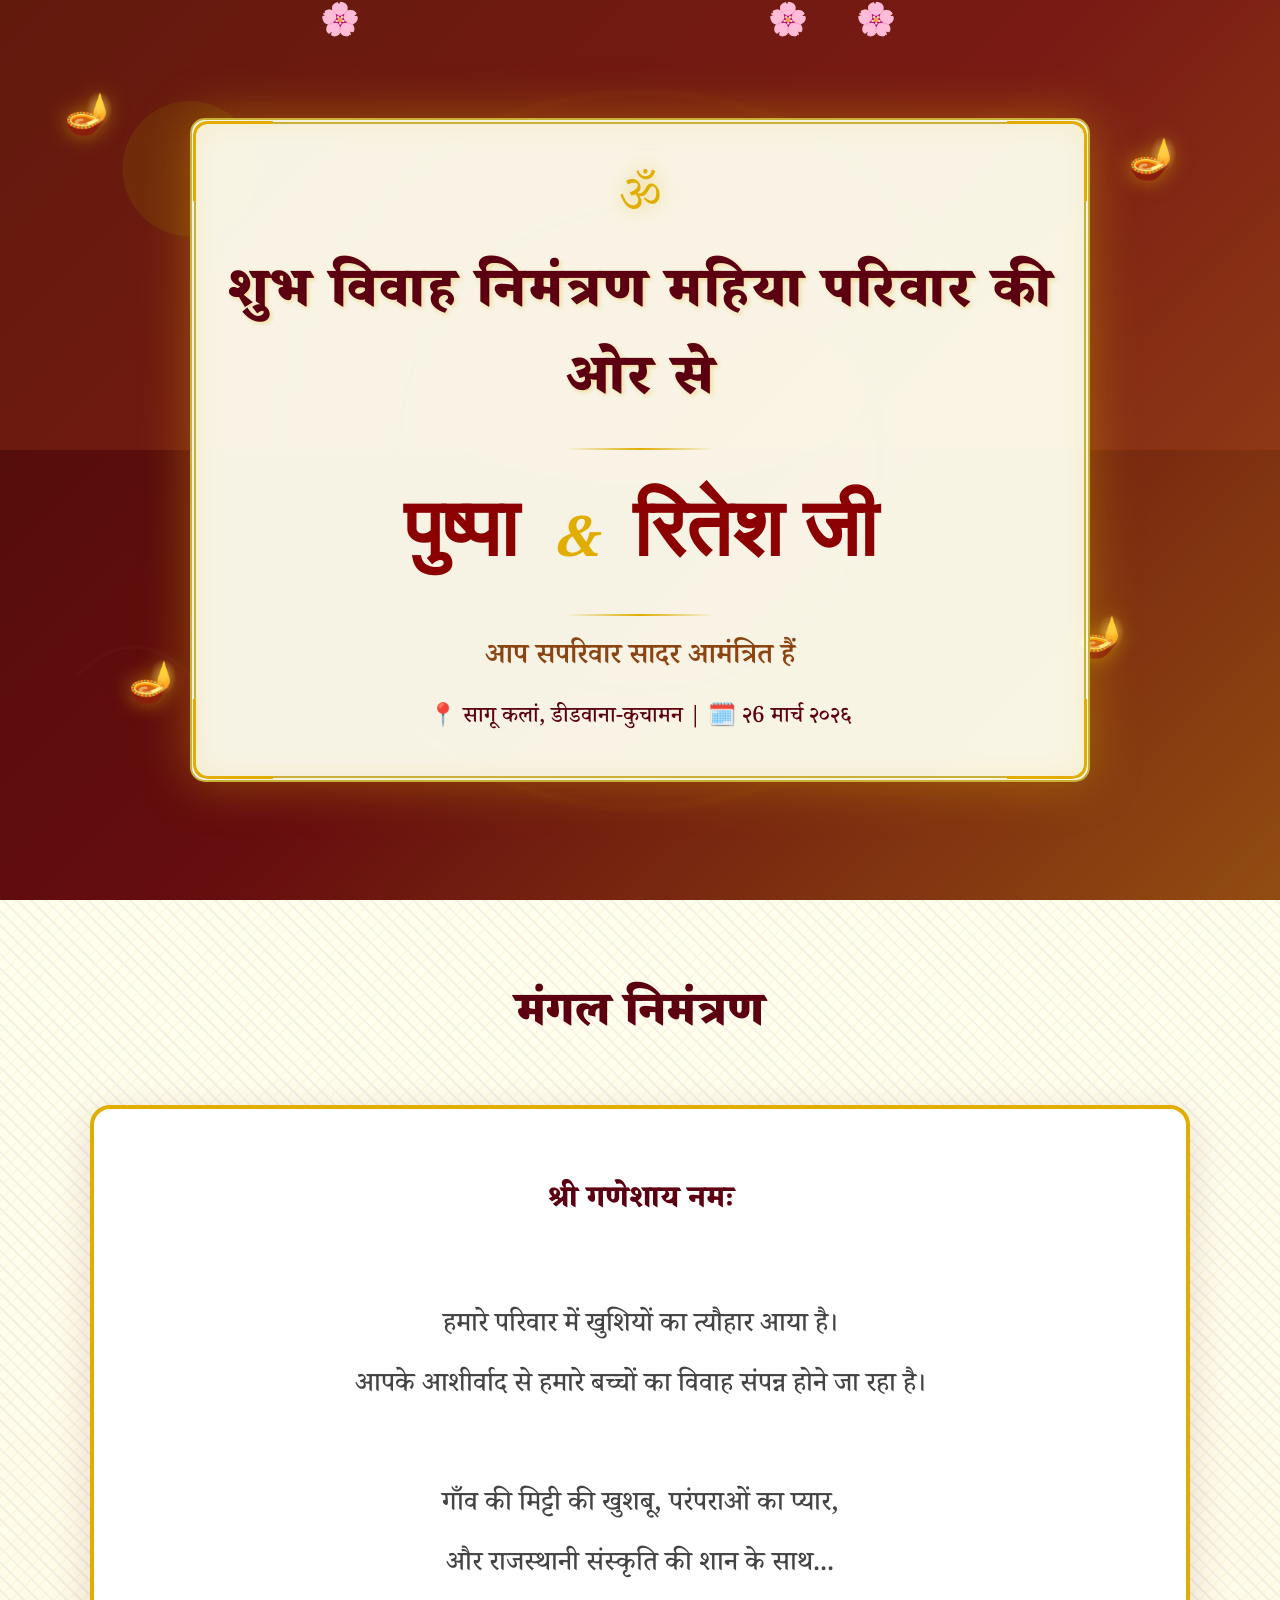
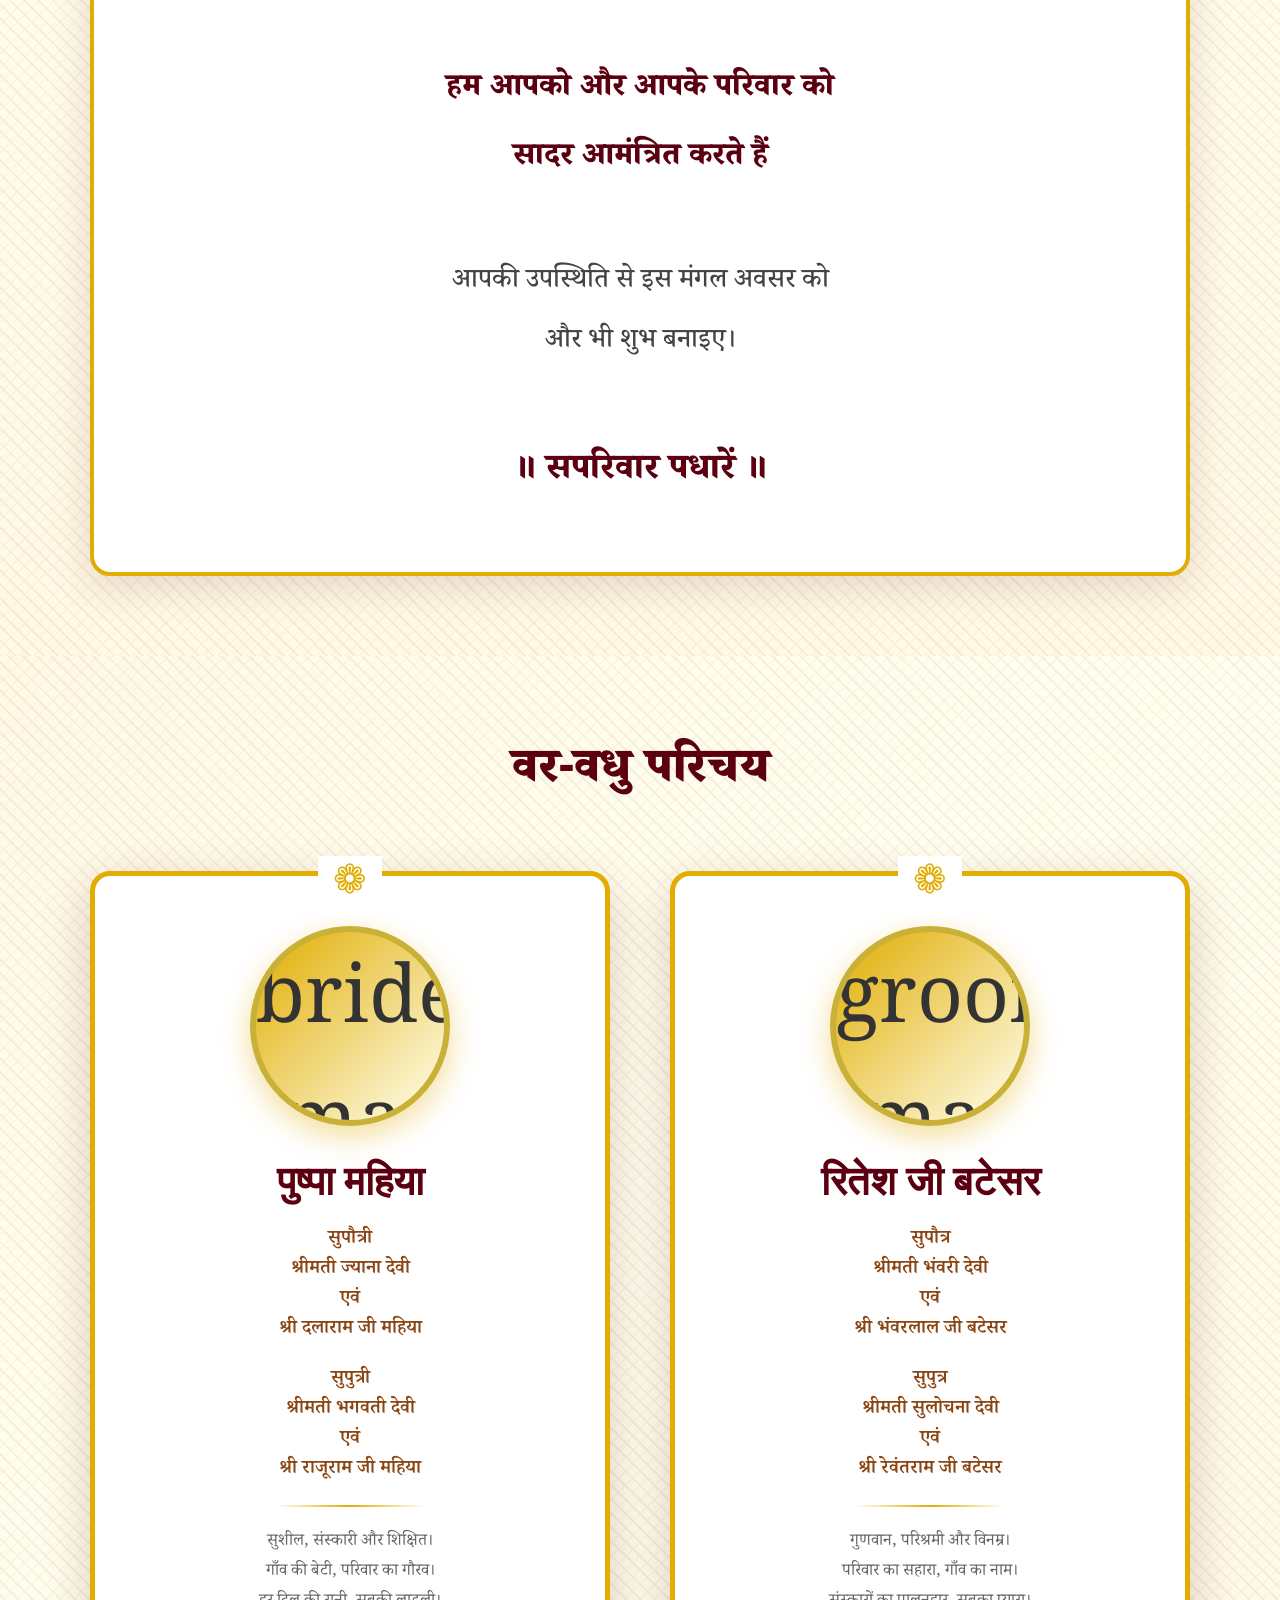
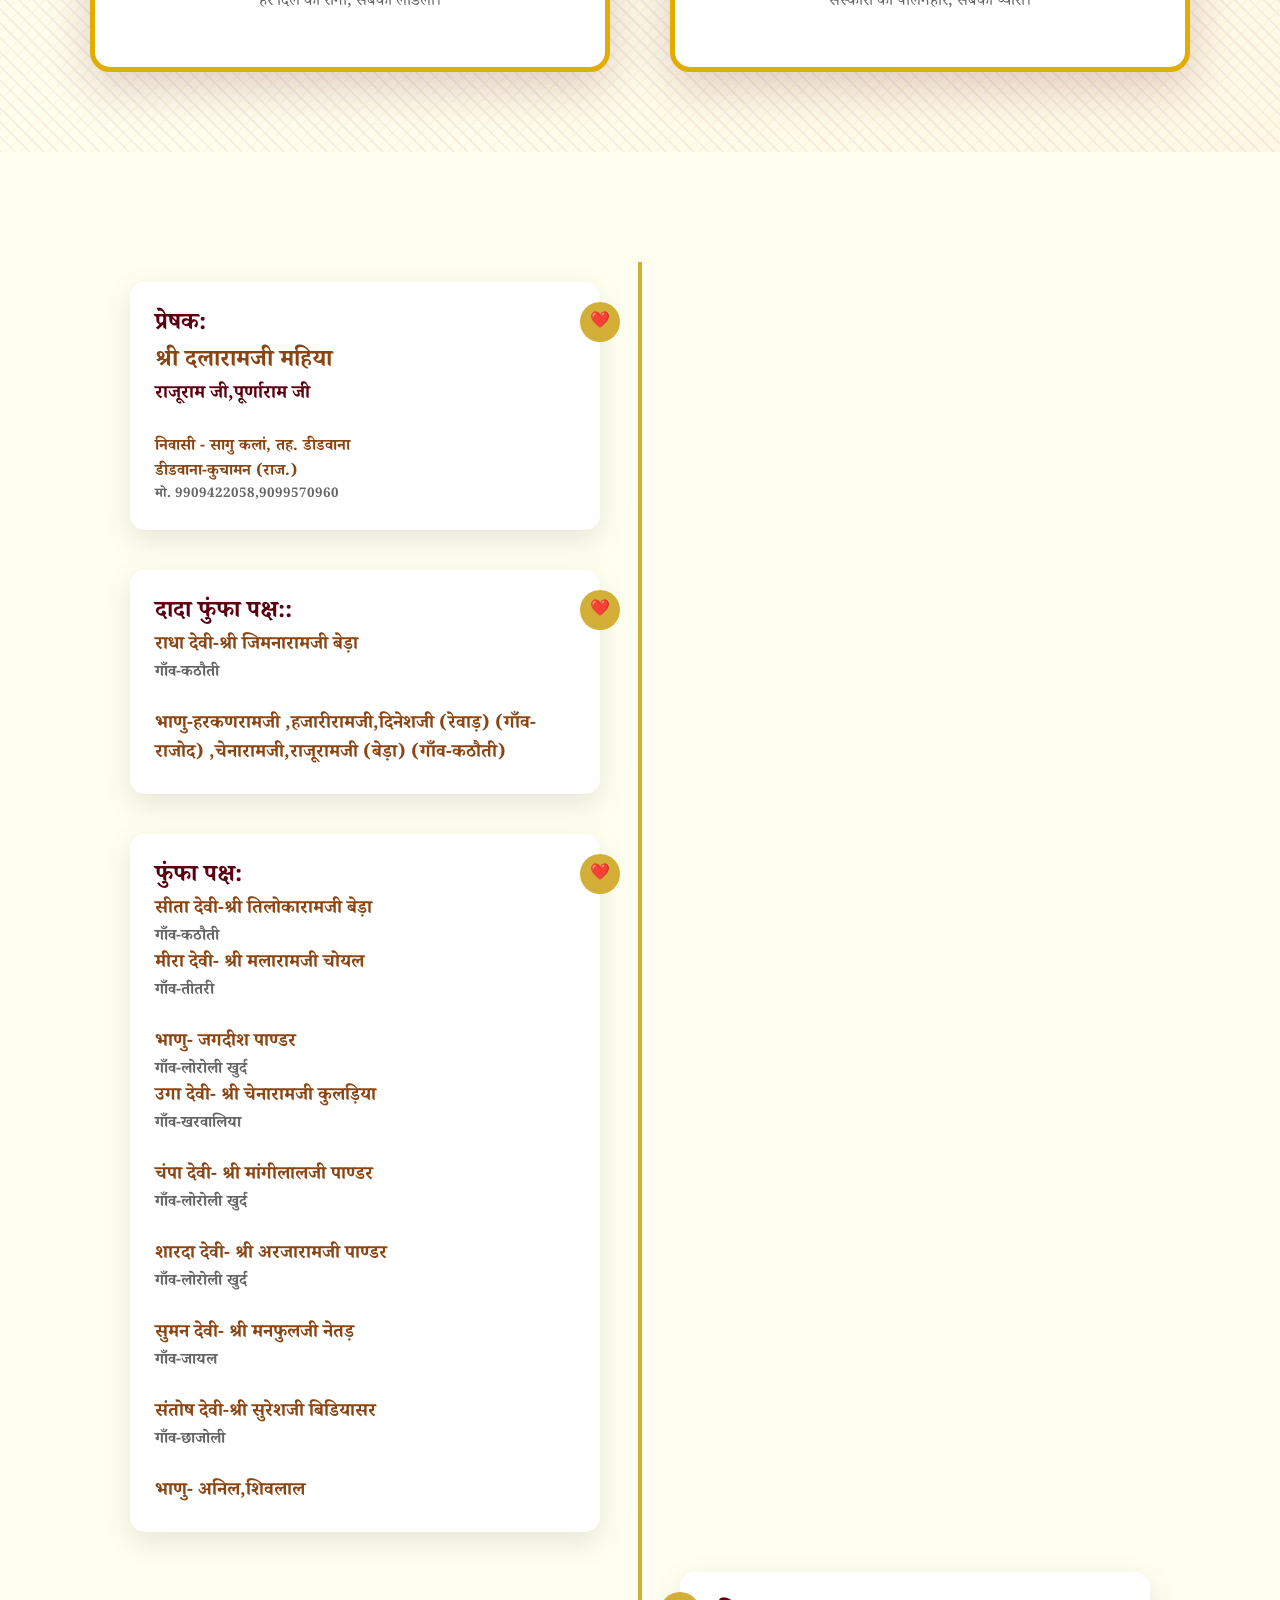
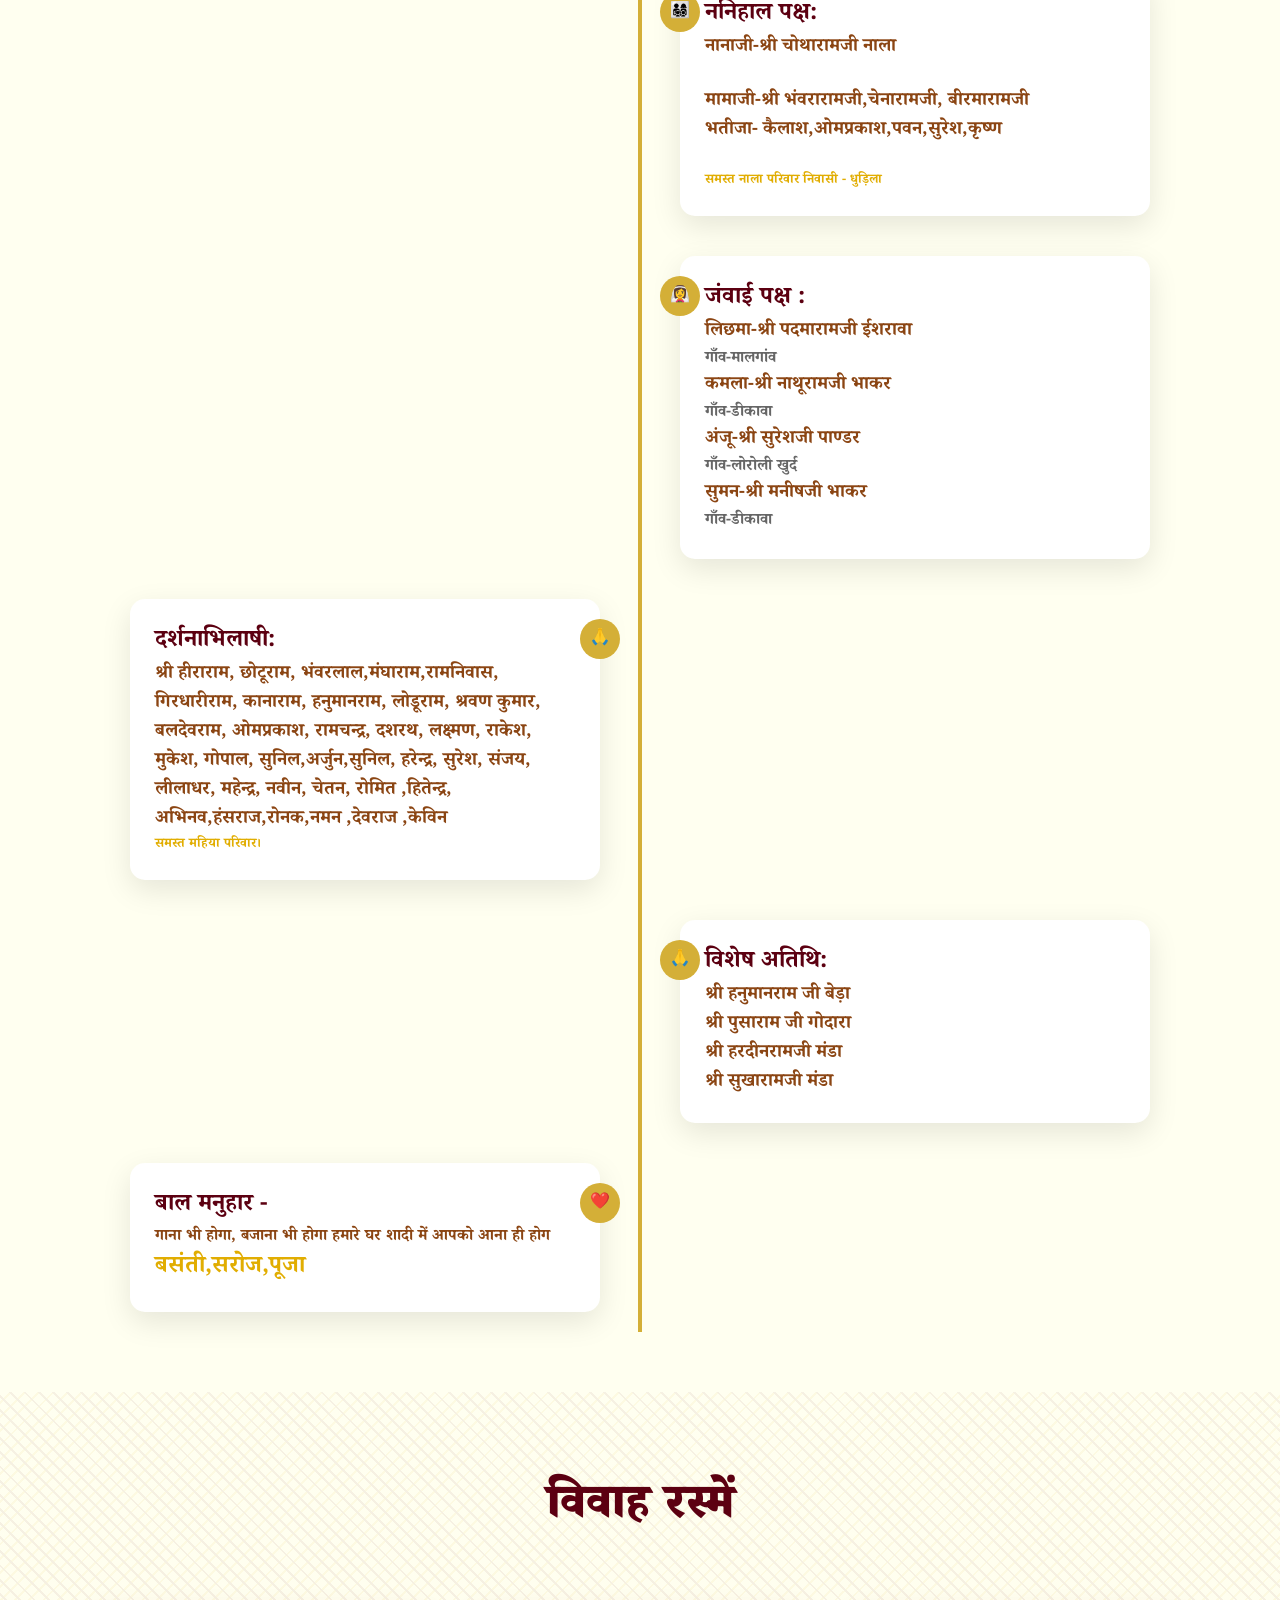
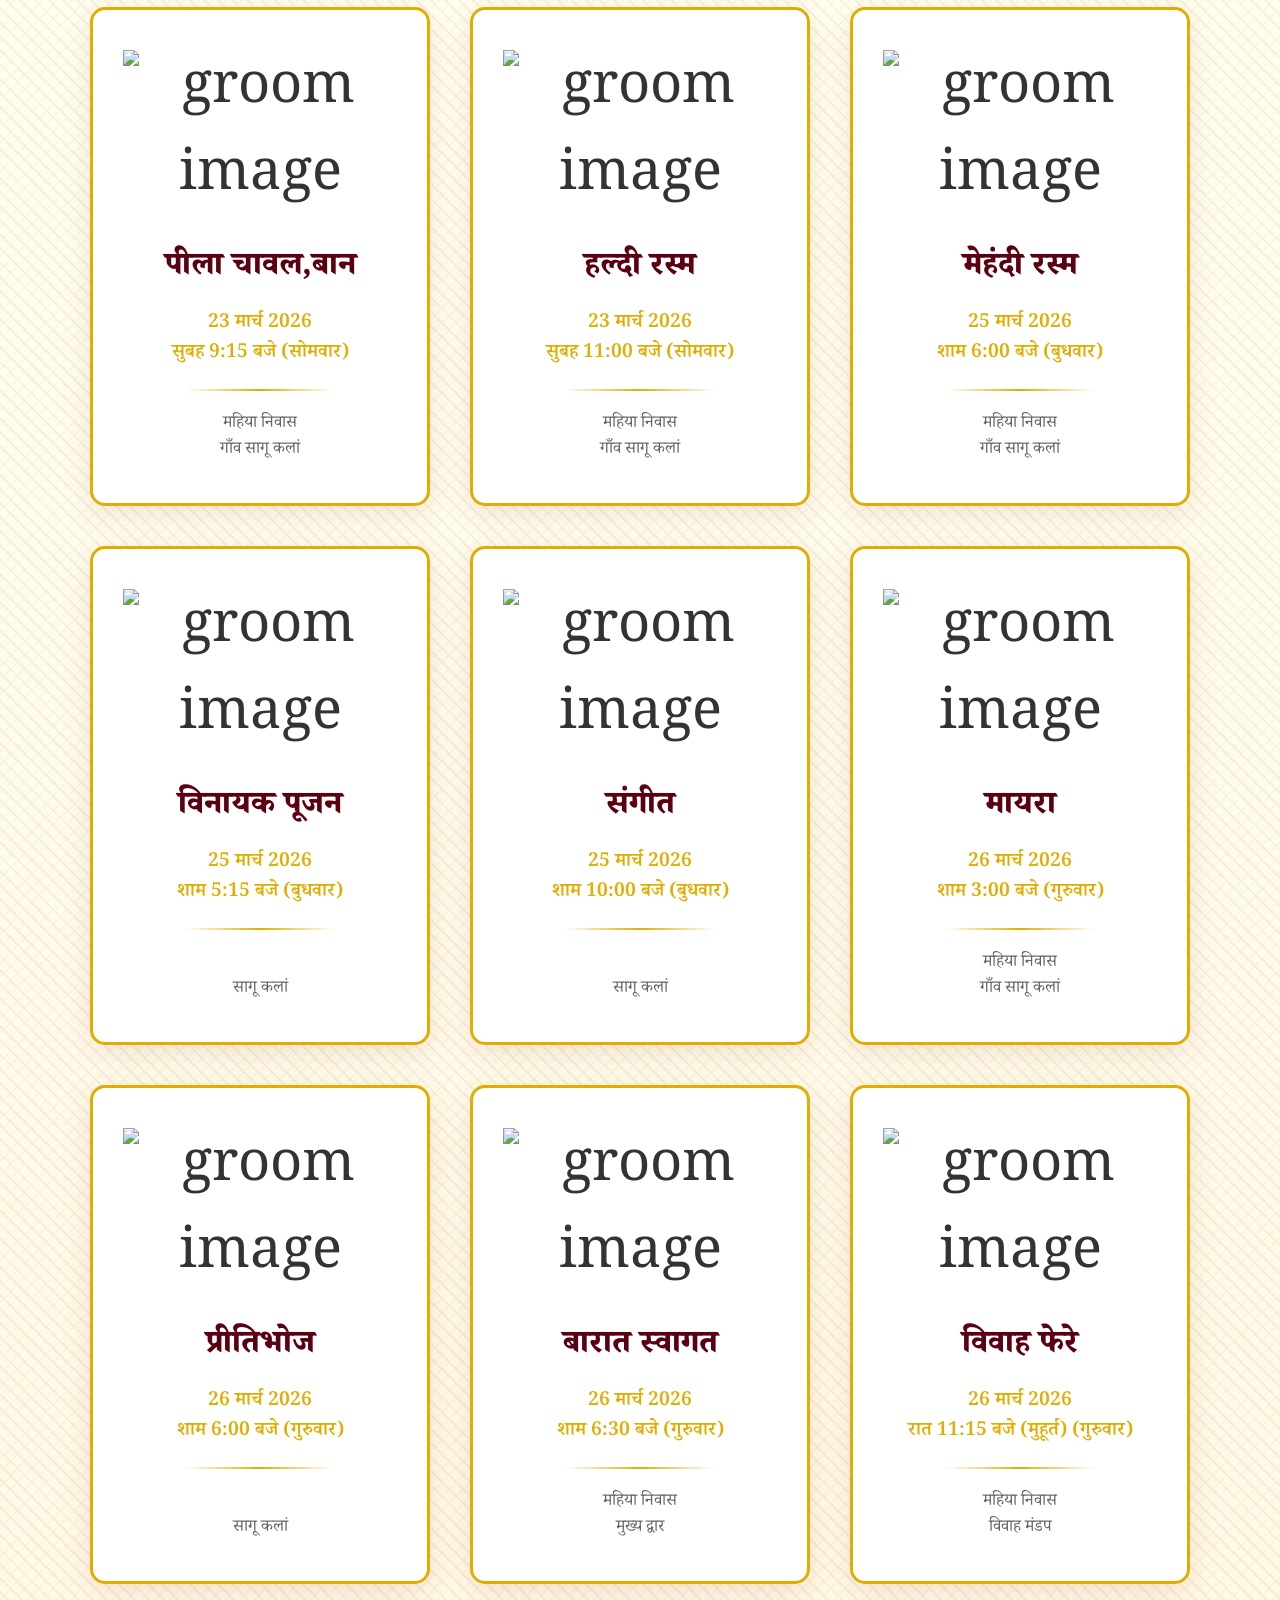
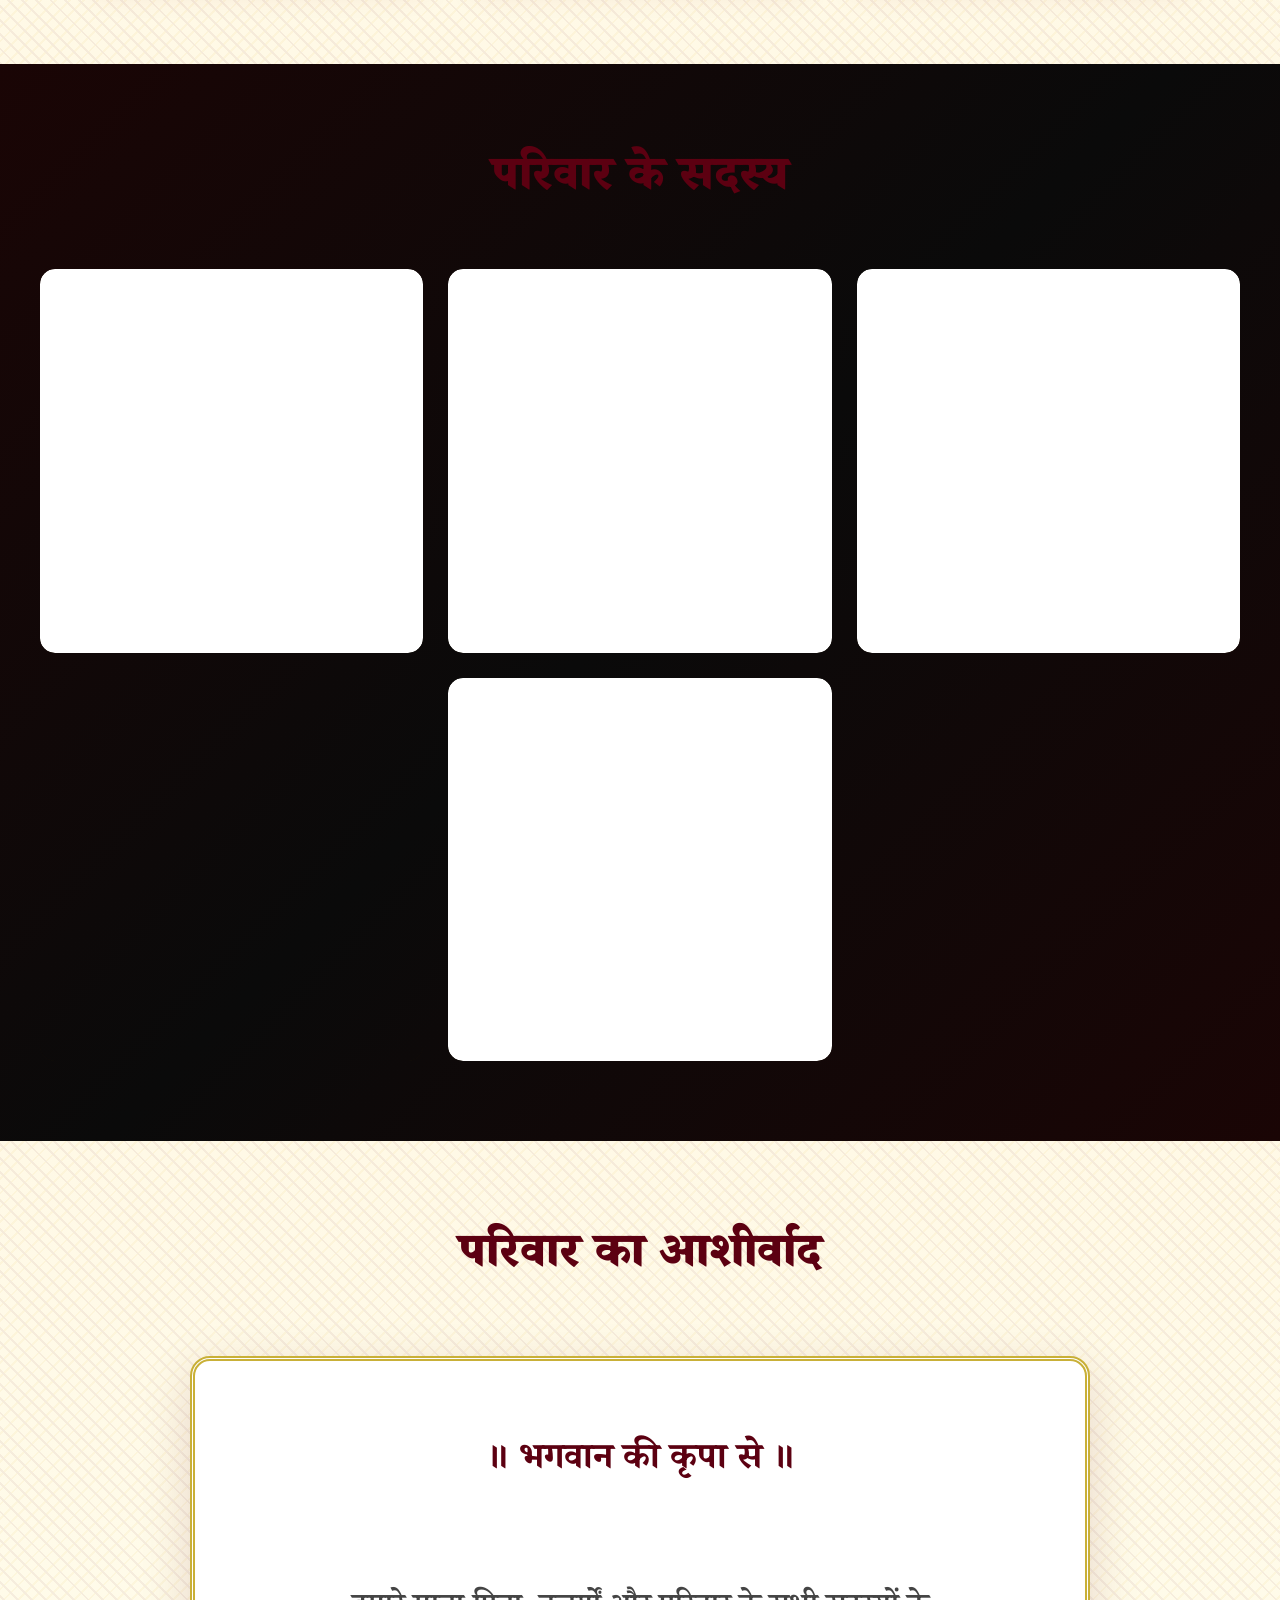
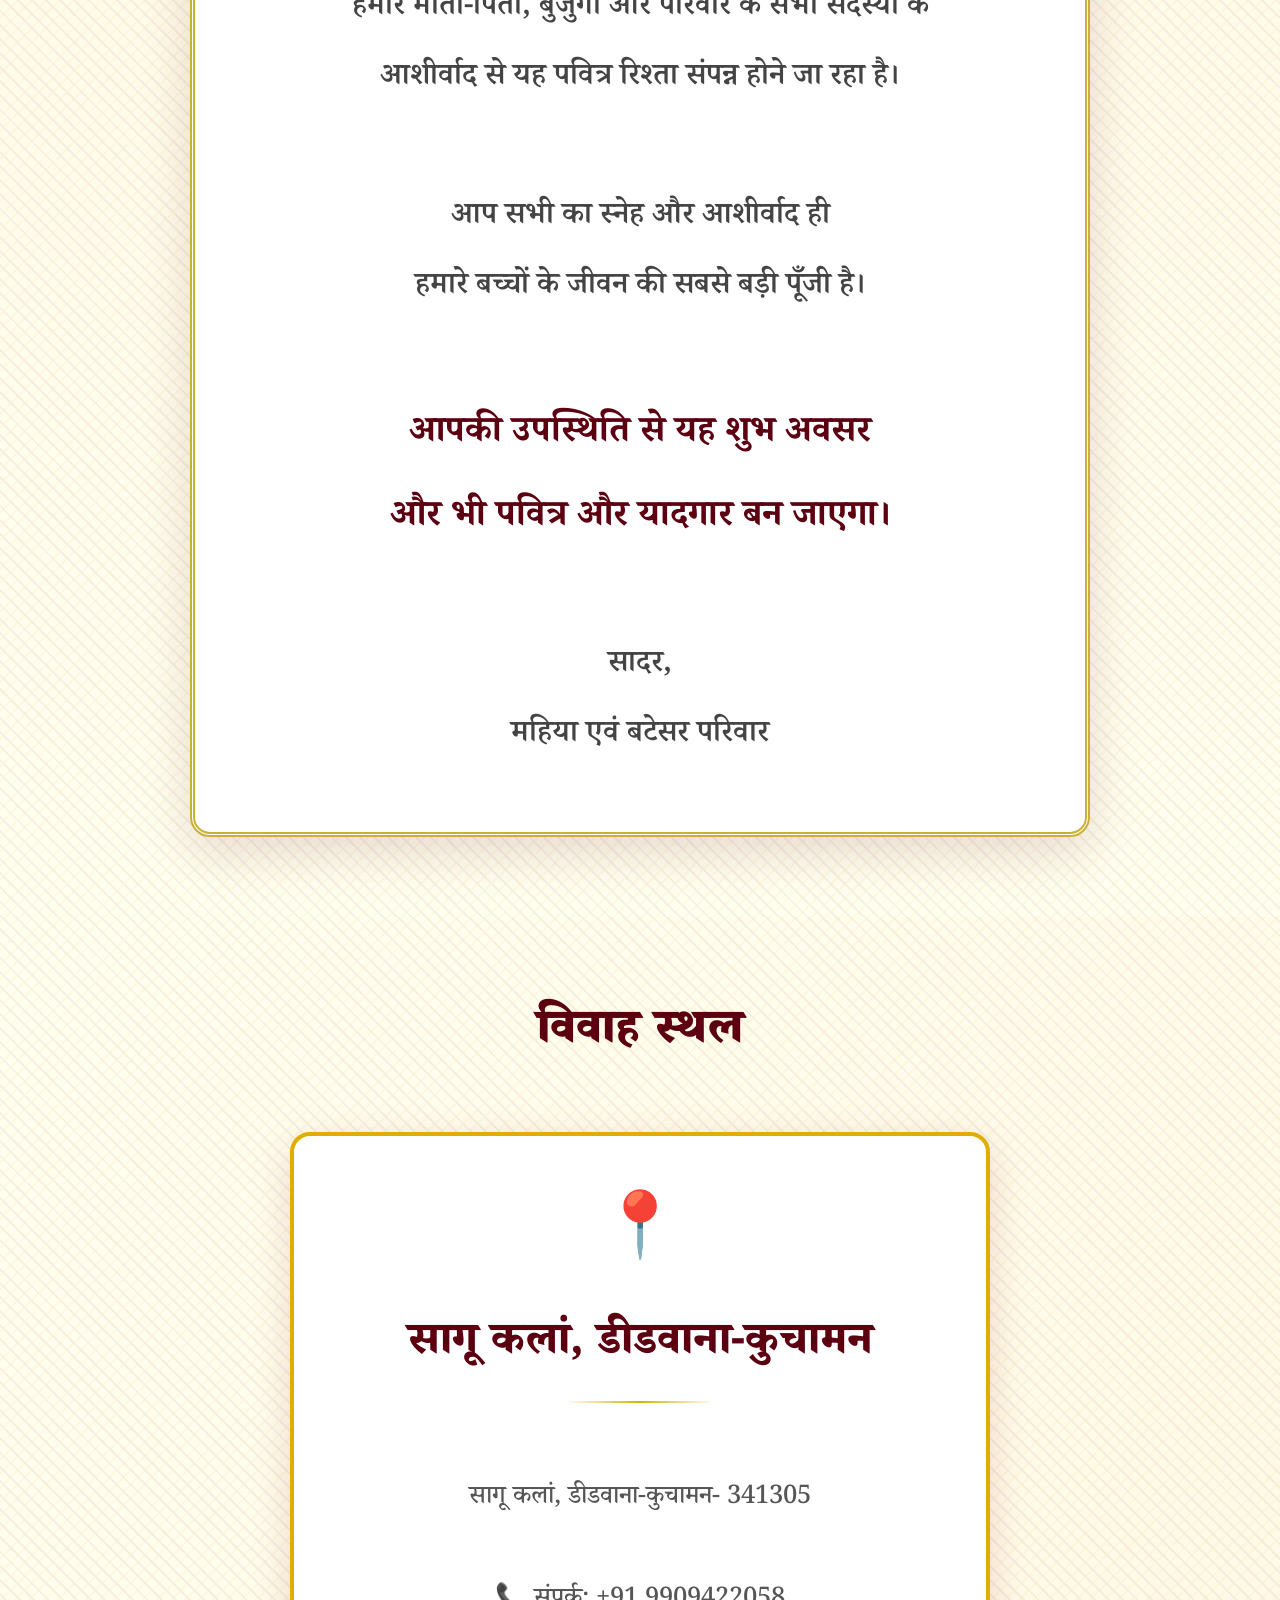
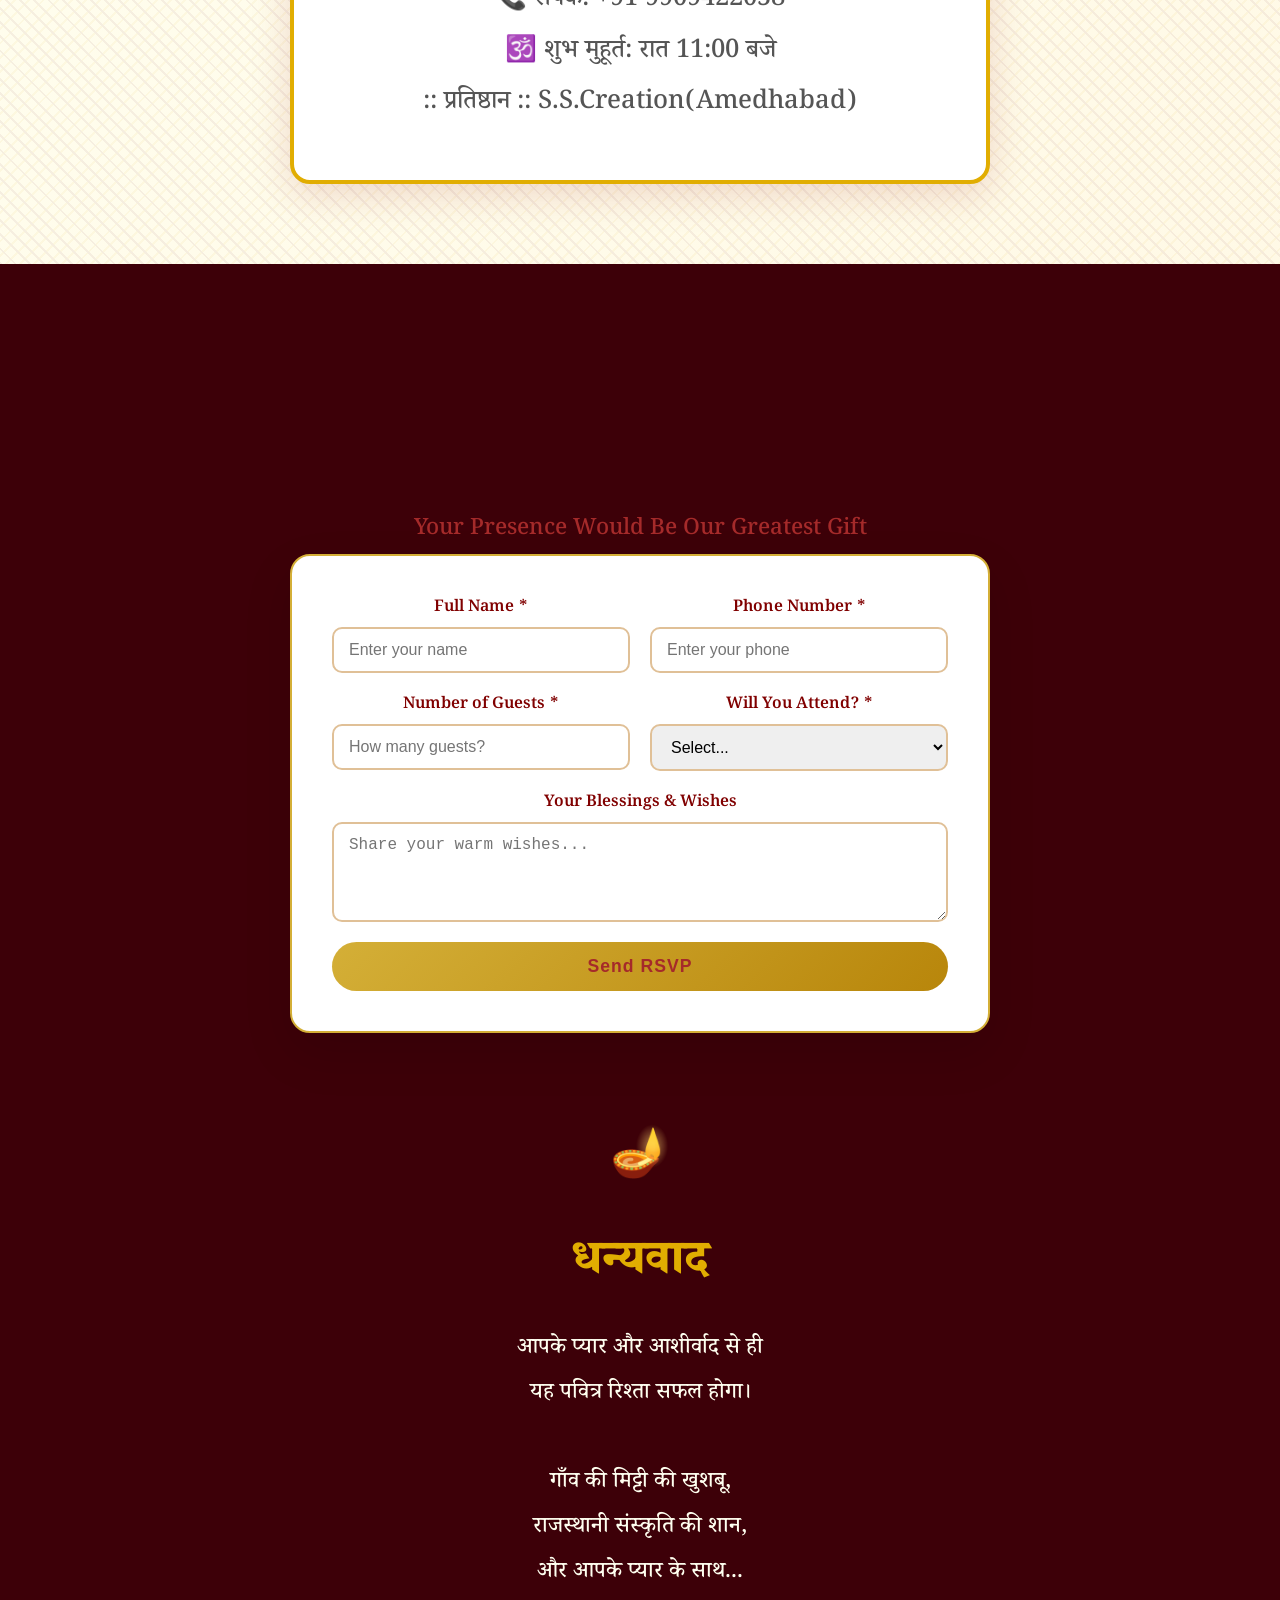
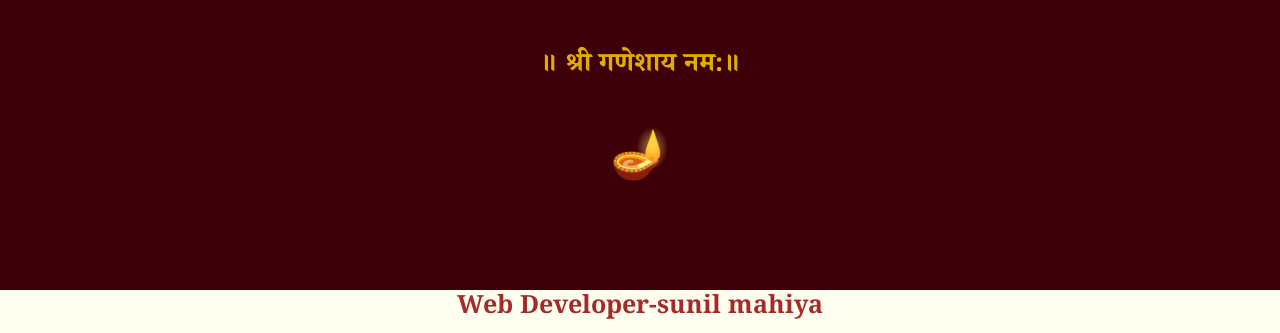
==== commit d37e3f00: "Add files via upload" ====
--- a/my_website/index.html
+++ b/my_website/index.html
@@ -92,7 +92,7 @@
                     <h3>पुष्पा महिया</h3>
                     <p class="parents">
                         सुपौत्री<br>
-                        श्रीमती ज्यना देवी <br>
+                        श्रीमती ज्याना देवी <br>
                         एवं<br>
                         श्री दलाराम जी महिया
                     </p>
@@ -100,7 +100,7 @@
                         सुपुत्री<br>
                         श्रीमती भगवती देवी<br>
                         एवं<br>
-                        श्री राजू राम जी महिया
+                        श्री राजूराम जी महिया
                     </p>
                     <div class="divider"></div>
                     <p class="description">
@@ -111,7 +111,7 @@
                 </div>
 
                 <div class="profile-card reveal-element">
-                    <div class="profile-photo"><img id="image2" src="/image/jiju.jpeg " alt="groom image"></div>
+                    <div class="profile-photo"><img id="image2" src="/image/jiju.jpeg" alt="groom image"></div>
                     <h3>रितेश जी बटेसर</h3>
                     <p class="parents">
                         सुपौत्र<br>
@@ -123,7 +123,7 @@
                         सुपुत्र<br>
                         श्रीमती सुलोचना देवी <br>
                         एवं<br>
-                        श्री रेवंतजी बटेसर
+                        श्री रेवंतराम जी बटेसर 
                     </p>
                     <div class="divider"></div>
                     <p class="description">
@@ -153,9 +153,9 @@
                         <span class="timeline-date">
                             <h2 style="color: #8B4513;">
 
-                               श्री दलारामजी महिया  S/O स्व प्रहलादराम जी
+                               श्री दलारामजी महिया  
                             </h2>
-                            <h3 style="color: #5C0011;">राजूराम जी,पूर्णराम जी</h3>
+                            <h3 style="color: #5C0011;">राजूराम जी,पूर्णाराम जी</h3>
                             <br>
                             <h4 style="color: #8B4513;">निवासी - सागु कलां, तह. डीडवाना<br>डीडवाना-कुचामन (राज.)</h4>
                              <h5 style="color: #666666;">मो. 9909422058,9099570960</h5>
@@ -174,13 +174,14 @@
                         <span class="timeline-date">
                             <h3 style="color: #8B4513;">
 
-                                राधा देवी-श्री श्री जिमनाराम जी बेड़ा
+                                राधा देवी-श्री जिमनारामजी बेड़ा
                             </h3>
                             <h4 style="color: #666666;">गाँव-कठौती</h4>
                             <br>
 
                             <h3 style="color: #8B4513;">
-                               भाणु-हरकणराम जी ,हजारीराम जी,दिनेश जी (राजोद),चेनारामजी,राजूरामजी(कठौती)
+                               भाणु-हरकणरामजी ,हजारीरामजी,दिनेशजी (रेवाड़) (गाँव-राजोद)
+                               ,चेनारामजी,राजूरामजी (बेड़ा) (गाँव-कठौती)
                             </h3>
 
 
@@ -210,21 +211,25 @@
                             </h3>
                             <h4 style="color: #666666;">गाँव-तीतरी</h4>
                             <br>
-                            <h3 style="color: #8B4513;">
-
-                               उगा देवी- श्री चेनाराम  कुलड़िया 
-                            </h3>
-                            <h4 style="color: #666666;">गाँव-खरवलिया</h4>
-                            <br>
-                            <h3 style="color: #8B4513;">
-
-                               चंपा देवी- श्री मांगीलाल पाण्डर
+                             <h3 style="color: #8B4513;">
+                                भाणु-  जगदीश पाण्डर
                             </h3>
                             <h4 style="color: #666666;">गाँव-लोरोली खुर्द</h4>
+                            <h3 style="color: #8B4513;">
+
+                               उगा देवी- श्री चेनारामजी  कुलड़िया 
+                            </h3>
+                            <h4 style="color: #666666;">गाँव-खरवालिया</h4>
+                            <br>
+                            <h3 style="color: #8B4513;">
+
+                               चंपा देवी- श्री मांगीलालजी  पाण्डर
+                            </h3>
+                            <h4 style="color: #666666;">गाँव-लोरोली खुर्द</h4>
                             <br>
                              <h3 style="color: #8B4513;">
 
-                               शारदा देवी- श्रीअरजा राम जी पाण्डर
+                               शारदा देवी- श्री अरजारामजी पाण्डर
 
                             </h3>
                             <h4 style="color: #666666;">गाँव-लोरोली खुर्द</h4>
@@ -269,7 +274,7 @@
                                 </h3>
                                 <h3 style="color: #8B4513;">
 
-                                    भतीजा- केलाश,ओम प्रकाश,पवन,सुरेश,कृष्ण
+                                    भतीजा- कैलाश,ओमप्रकाश,पवन,सुरेश,कृष्ण
                                 </h3>
                                 <br>
                                 <h5 style="color: #E1AD01;">
@@ -317,7 +322,7 @@
                         <h1 style="color: #5C0011;">दर्शनाभिलाषी:</h1>
                         <span class="timeline-date">
                             <h3 style="color:  #8B4513;">
-                                हीराराम, छोटूराम, भंवरलाल,मंघाराम,रामनिवास,
+                              श्री हीराराम, छोटूराम, भंवरलाल,मंघाराम,रामनिवास,
                                 गिरधारीराम, कानाराम, हनुमानराम, लोडूराम,
                                 श्रवण कुमार, बलदेवराम, ओमप्रकाश, रामचन्द्र, दशरथ, लक्ष्मण, राकेश, मुकेश,
                                 गोपाल, सुनिल,अर्जुन,सुनिल, हरेन्द्र,  सुरेश, संजय, लीलाधर, महेन्द्र, नवीन, चेतन,
@@ -347,7 +352,7 @@
                                 </h3>
 
                                 <h3 style="color: #8B4513;">
-                                   श्री सुखरारामजी मंडा
+                                   श्री सुखारामजी मंडा
                                 </h3>
 
                             </span>
@@ -364,7 +369,7 @@
                             <h4 style="color:  #8B4513;">
                                गाना भी होगा, बजाना भी होगा हमारे घर शादी में आपको आना ही होग  
                             </h3>
-                            <h2 style="color: #E1AD01;">बसंती,सरोज</h5>
+                            <h2 style="color: #E1AD01;">बसंती,सरोज,पूजा</h5>
                         </span>
 
                     </div>
@@ -386,51 +391,51 @@
                 <div class="function-card reveal-element">
                     <div class="function-icon"><img id="image2" src="/image/pelachawal.png " alt="groom image"></div>
                     <h3>पीला चावल,बान</h3>
-                    <p class="date-time">23 मार्च 2026<br>सुबह 9:15 बजे</p>
+                    <p class="date-time">23 मार्च 2026<br>सुबह 9:15 बजे (सोमवार)</p>
                     <div class="divider"></div>
                     <p class="venue">महिया निवास<br>गाँव सागू कलां</p>
                 </div>
                 <div class="function-card reveal-element">
                     <div class="function-icon"><img id="image2" src="/image/haldi.png " alt="groom image"></div>
                     <h3>हल्दी रस्म</h3>
-                    <p class="date-time">23 मार्च 2026<br>सुबह 11:00 बजे</p>
+                    <p class="date-time">23 मार्च 2026<br>सुबह 11:00 बजे (सोमवार)</p>
                     <div class="divider"></div>
                     <p class="venue">महिया निवास<br>गाँव सागू कलां</p>
                 </div>
                 <div class="function-card reveal-element">
                     <div class="function-icon"><img id="image2" src="/image/mhadi.png" alt="groom image"></div>
                     <h3>मेहंदी रस्म</h3>
-                    <p class="date-time">25 मार्च 2026<br>शाम 6:00 बजे</p>
+                    <p class="date-time">25 मार्च 2026<br>शाम 6:00 बजे (बुधवार)</p>
                     <div class="divider"></div>
                     <p class="venue">महिया निवास<br>गाँव सागू कलां</p>
+                </div>
+                <div class="function-card reveal-element">
+                    <div class="function-icon"><img id="image2" src="/image/pngtree.png" alt="groom image"></div>
+                    <h3>विनायक पूजन</h3>
+                    <p class="date-time">25 मार्च 2026<br>शाम 5:15 बजे (बुधवार)</p>
+                    <div class="divider"></div>
+                    <p class="venue"><br>सागू कलां</p>
                 </div>
                 <div class="function-card reveal-element">
                     <div class="function-icon"><img id="image2" src="/image/sagehit.png" alt="groom image"></div>
                     <h3>संगीत</h3>
-                    <p class="date-time">25 मार्च 2026<br>शाम 10:00 बजे</p>
+                    <p class="date-time">25 मार्च 2026<br>शाम 10:00 बजे (बुधवार)</p>
                     <div class="divider"></div>
                     <p class="venue"><br>सागू कलां</p>
                 </div>
                 <div class="function-card reveal-element">
-                    <div class="function-icon"><img id="image2" src="/image/pngtree.png" alt="groom image"></div>
-                    <h3>विनायक पूजन</h3>
-                    <p class="date-time">25 मार्च 2026<br>शाम 5:15 बजे</p>
-                    <div class="divider"></div>
-                    <p class="venue"><br>सागू कलां</p>
-                </div>
-                <div class="function-card reveal-element">
 
                     <div class="function-icon"><img id="image2" src="/image/myhra.png" alt="groom image"></div>
 
                     <h3>मायरा</h3>
-                    <p class="date-time">26 मार्च 2026<br>शाम 4:00 बजे</p>
+                    <p class="date-time">26 मार्च 2026<br>शाम 3:00 बजे (गुरुवार)</p>
                     <div class="divider"></div>
                     <p class="venue">महिया निवास<br>गाँव सागू कलां</p>
                 </div>
                 <div class="function-card reveal-element">
                     <div class="function-icon"><img id="image2" src="/image/partibhoj.png" alt="groom image"></div>
                     <h3>प्रीतिभोज</h3>
-                    <p class="date-time">26 मार्च 2026<br>शाम 6:00 बजे</p>
+                    <p class="date-time">26 मार्च 2026<br>शाम 6:00 बजे (गुरुवार)</p>
                     <div class="divider"></div>
                     <p class="venue"><br>सागू कलां</p>
                 </div>
@@ -438,7 +443,7 @@
                 <div class="function-card reveal-element">
                     <div class="function-icon"><img id="image2" src="/image/barati.png" alt="groom image"></div>
                     <h3>बारात स्वागत</h3>
-                    <p class="date-time">26 मार्च 2026<br>शाम 7:00 बजे</p>
+                    <p class="date-time">26 मार्च 2026<br>शाम 6:30 बजे (गुरुवार)</p>
                     <div class="divider"></div>
                     <p class="venue">महिया निवास<br>मुख्य द्वार</p>
                 </div>
@@ -446,7 +451,7 @@
                 <div class="function-card reveal-element">
                     <div class="function-icon"><img id="image2" src="/image/pahra.png" alt="groom image"></div>
                     <h3>विवाह फेरे</h3>
-                    <p class="date-time">26 मार्च 2026<br>रात 11:15 बजे (मुहूर्त)</p>
+                    <p class="date-time">26 मार्च 2026<br>रात 11:15 बजे (मुहूर्त) (गुरुवार)</p>
                     <div class="divider"></div>
                     <p class="venue">महिया निवास<br>विवाह मंडप</p>
                 </div>
@@ -525,29 +530,7 @@
         </div>
     </section>
 
-    <section class="countdown-section">
-        <div class="container">
-            <h2 class="countdown-title">Counting Down to Forever</h2>
-            <div class="countdown" id="countdown">
-                <div class="countdown-item">
-                    <span class="countdown-value" id="days">00</span>
-                    <span class="countdown-label">Days</span>
-                </div>
-                <div class="countdown-item">
-                    <span class="countdown-value" id="hours">00</span>
-                    <span class="countdown-label">Hours</span>
-                </div>
-                <div class="countdown-item">
-                    <span class="countdown-value" id="minutes">00</span>
-                    <span class="countdown-label">Minutes</span>
-                </div>
-                <div class="countdown-item">
-                    <span class="countdown-value" id="seconds">00</span>
-                    <span class="countdown-label">Seconds</span>
-                </div>
-            </div>
-        </div>
-    </section>
+ 
 
     <!-- Family Blessings -->
     <section class="blessings">
@@ -588,8 +571,9 @@
                 <div class="location-details">
                     <br>
                     सागू कलां, डीडवाना-कुचामन- 341305<br><br>
-                    📞 संपर्क: +91 8696400524<br>
-                    🕉️ शुभ मुहूर्त: रात 11:00 बजे
+                    📞 संपर्क: +91 9909422058<br>
+                    🕉️ शुभ मुहूर्त: रात 11:00 बजे<br>
+                    :: प्रतिष्ठान :: S.S.Creation(Amedhabad)
                     <br>
 
                 </div>
